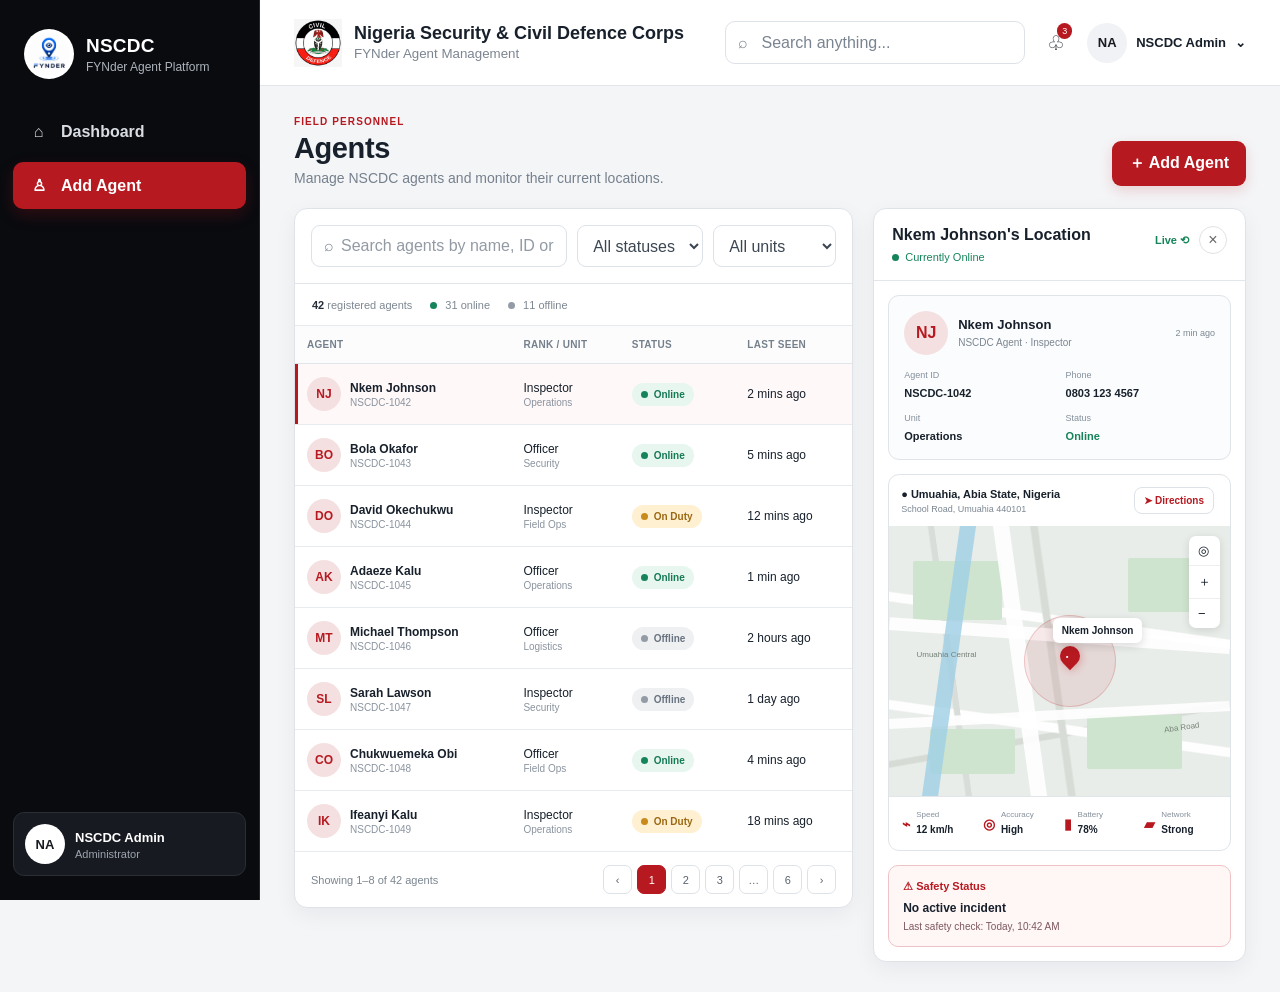
==== agents.html @ ae713438 "Add files via upload" ====
<!doctype html>
<html lang="en">
<head>
  <meta charset="utf-8">
  <meta name="viewport" content="width=device-width, initial-scale=1">
  <title>NSCDC FYNder — Add Agent</title>
  <link rel="stylesheet" href="styles.css">
  <style>
    /* --- Added for closeable location panel + clickable rows --- */
    .location-head{ position: relative; }
    .location-head-actions{ display:flex; align-items:center; gap:10px; }

    .close-location{
      width:28px; height:28px; border-radius:50%;
      border:1px solid #e2e2e2; background:#fff; color:#666;
      font-size:16px; line-height:1; cursor:pointer;
      display:flex; align-items:center; justify-content:center;
      transition: background .15s ease, color .15s ease, border-color .15s ease;
    }
    .close-location:hover{ background:#fee2e2; color:#dc2626; border-color:#fca5a5; }

    /* When the layout has "list-only", hide the panel and let the list take full width */
    .agent-layout.list-only .location-panel{ display:none !important; }
    .agent-layout.list-only{ grid-template-columns: 1fr !important; }

    /* Make agent names look clickable */
    .person b{ cursor:pointer; }
    .person b:hover{ text-decoration:underline; color:#dc2626; }

    /* --- Security Admin dropdown (header, top-right) --- */
    .top-user{ position: relative; cursor: pointer; user-select: none; }
    .top-user .top-logout{ display: none; }
    .top-user-menu{
      display: none;
      position: absolute;
      top: 100%;
      right: 0;
      margin-top: 10px;
      min-width: 150px;
      background: #fff;
      border: 1px solid #eee;
      border-radius: 10px;
      box-shadow: 0 10px 28px rgba(0,0,0,0.12);
      overflow: hidden;
      z-index: 60;
    }
    .top-user.open .top-user-menu{ display: block; }
    .top-user-menu a{
      display: block;
      padding: 10px 14px;
      font-size: 14px;
      color: #dc2626;
      text-decoration: none;
    }
    .top-user-menu a:hover{ background: #fef2f2; }
  </style>
</head>
<body>

<div class="app">

  <!-- CSS-only modals -->
  <input class="modal-toggle" id="addModal" type="checkbox">
  <div class="modal-backdrop">
    <div class="modal add-modal">
      <div class="modal-head">
        <div>
          <div class="eyebrow">NSCDC PERSONNEL</div>
          <h2>Register New Agent</h2>
          <p>Create a new field personnel record.</p>
        </div>
        <label class="close" for="addModal">×</label>
      </div>

      <div class="form-grid">
        <div class="field"><label>First Name</label><input placeholder="Enter first name"></div>
        <div class="field"><label>Last Name</label><input placeholder="Enter last name"></div>
        <div class="field"><label>Agent ID</label><input placeholder="NSCDC-1042"></div>
        <div class="field"><label>Rank</label>
          <select><option>Select rank</option><option>Officer</option><option>Inspector</option><option>Superintendent</option><option>Chief Superintendent</option></select>
        </div>
        <div class="field"><label>Unit / Division</label><input placeholder="Enter unit or division"></div>
        <div class="field"><label>Phone</label><input placeholder="0800 000 0000"></div>
        <div class="field"><label>State Command</label><input placeholder="Enter command"></div>
        <div class="field"><label>LGA</label><input placeholder="Enter LGA"></div>
        <div class="field full"><label>Official Address</label><input placeholder="Enter official address"></div>
      </div>

      <div class="modal-actions">
        <label class="btn cancel" for="addModal">Cancel</label>
        <label class="btn red-btn" for="addModal">Register Agent</label>
      </div>
    </div>
  </div>

  <input class="modal-toggle" id="editModal" type="checkbox">
  <div class="modal-backdrop">
    <div class="modal edit-modal">
      <div class="modal-head">
        <div>
          <div class="eyebrow">AGENT PROFILE</div>
          <h2>Edit Agent</h2>
          <p>Update personnel information and review the current field location.</p>
        </div>
        <label class="close" for="editModal">×</label>
      </div>

      <div class="edit-layout">
        <div class="form-grid">
          <div class="field"><label>First Name</label><input value="Nkem"></div>
          <div class="field"><label>Last Name</label><input value="Johnson"></div>
          <div class="field"><label>Agent ID</label><input value="NSCDC-1042"></div>
          <div class="field"><label>Rank</label>
            <select><option selected>Inspector</option><option>Officer</option><option>Superintendent</option></select>
          </div>
          <div class="field"><label>Unit / Division</label><input value="Operations"></div>
          <div class="field"><label>Phone</label><input value="0803 123 4567"></div>
          <div class="field"><label>State Command</label><input value="Abia State Command"></div>
          <div class="field"><label>LGA</label><input value="Umuahia North"></div>
          <div class="field full"><label>Address</label><input value="School Road, Umuahia"></div>
        </div>

        <div class="edit-map-card">
          <div class="edit-map-head">
            <div>
              <strong>Current Location</strong>
              <small>Umuahia, Abia State</small>
            </div>
            <span class="live-pill"><span></span>Live</span>
          </div>
          <div class="map compact-map">
            <div class="map-road road-a"></div>
            <div class="map-road road-b"></div>
            <div class="map-block block-a"></div>
            <div class="map-block block-b"></div>
            <div class="map-block block-c"></div>
            <div class="map-water"></div>
            <div class="accuracy-ring"></div>
            <div class="pin"><span>•</span></div>
            <div class="map-label">Nkem Johnson</div>
            <div class="map-controls"><span>◎</span><span>＋</span><span>−</span></div>
          </div>
          <div class="edit-location-meta">
            <span>12 km/h</span>
            <span>78% battery</span>
            <span>Strong network</span>
          </div>
        </div>
      </div>

      <div class="modal-actions">
        <label class="btn cancel" for="editModal">Cancel</label>
        <label class="btn red-btn" for="editModal">Save Changes</label>
      </div>
    </div>
  </div>

  <!-- Sidebar -->
  <aside class="sidebar">
    <div class="brand">
      <img class="brand-logo" src="fynder logo.png" alt="NSCDC logo">
      <div>
        <b>NSCDC</b>
        <small>FYNder Agent Platform</small>
      </div>
    </div>

    <nav class="nav">
      <a href="dashboard.html"><span class="nav-icon">⌂</span>Dashboard</a>
      <a class="active" href="agents.html"><span class="nav-icon">♙</span>Add Agent</a>
    </nav>

    <div class="sidebar-bottom">
      <div class="admin">
        <div class="avatar">NA</div>
        <div>
          <b>NSCDC Admin</b>
          <small>Administrator</small>
        </div>
        
      </div>
     
    </div>
  </aside>

  <!-- Main -->
  <main class="main">
    <header>
      <div class="org">
        <img class="org-logo" src="nscdc-logo.png" alt="NSCDC logo">
        <div>
          <b>Nigeria Security &amp; Civil Defence Corps</b>
          <small>FYNder Agent Management</small>
        </div>
      </div>

      <div class="search">⌕ &nbsp; Search anything...</div>

      <div class="notif">♧<i class="badge">3</i></div>

      <div class="top-user" id="topUser">
        <div class="avatar">NA</div>
        <span>NSCDC Admin</span>
        <span>⌄</span>
        <div class="top-user-menu" id="topUserMenu">
          <a href="dashboard.html">⏻ Log out</a>
        </div>
      </div>
    </header>

    <section class="content">
      <div class="title-row">
        <div>
          <div class="eyebrow">FIELD PERSONNEL</div>
          <h1>Agents</h1>
          <p class="subtitle">Manage NSCDC agents and monitor their current locations.</p>
        </div>
        <label for="addModal" class="btn red-btn">＋ Add Agent</label>
      </div>

      <div class="agent-layout" id="agentLayout">

        <!-- Agent list -->
        <div class="card agent-card">
          <div class="toolbar">
            <div class="input-wrap">
              <span>⌕</span>
              <input class="input" placeholder="Search agents by name, ID or phone...">
            </div>
            <select class="select">
              <option>All statuses</option>
              <option>Online</option>
              <option>On Duty</option>
              <option>Offline</option>
            </select>
            <select class="select">
              <option>All units</option>
              <option>Operations</option>
              <option>Security</option>
              <option>Field Ops</option>
              <option>Logistics</option>
            </select>
          </div>

          <div class="list-summary">
            <span><strong>42</strong> registered agents</span>
            <span><span class="tiny-green"></span> 31 online</span>
            <span><span class="tiny-gray"></span> 11 offline</span>
          </div>

          <div class="mobile-scroll">
            <table class="table">
              <thead>
                <tr>
                  <th>AGENT</th>
                  <th>RANK / UNIT</th>
                  <th>STATUS</th>
                  <th>LAST SEEN</th>
                  <th>ACTIONS</th>
                </tr>
              </thead>
              <tbody>
                <tr class="selected-row" data-agent="NSCDC-1042">
                  <td>
                    <div class="person">
                      <div class="mini">NJ</div>
                      <div><b>Nkem Johnson</b><small>NSCDC-1042</small></div>
                    </div>
                  </td>
                  <td>Inspector<br><small>Operations</small></td>
                  <td><span class="pill green"><span class="dot green-dot"></span>Online</span></td>
                  <td>2 mins ago</td>
                  <td class="actions">
                    <a class="action-btn" href="#location">⌖ View Location</a>
                    <label class="action-btn" for="editModal">Edit</label>
                  </td>
                </tr>

                <tr data-agent="NSCDC-1043">
                  <td><div class="person"><div class="mini">BO</div><div><b>Bola Okafor</b><small>NSCDC-1043</small></div></div></td>
                  <td>Officer<br><small>Security</small></td>
                  <td><span class="pill green"><span class="dot green-dot"></span>Online</span></td>
                  <td>5 mins ago</td>
                  <td class="actions"><a class="action-btn" href="#location">⌖ View Location</a><label class="action-btn" for="editModal">Edit</label></td>
                </tr>

                <tr data-agent="NSCDC-1044">
                  <td><div class="person"><div class="mini">DO</div><div><b>David Okechukwu</b><small>NSCDC-1044</small></div></div></td>
                  <td>Inspector<br><small>Field Ops</small></td>
                  <td><span class="pill amber"><span class="dot amber-dot"></span>On Duty</span></td>
                  <td>12 mins ago</td>
                  <td class="actions"><a class="action-btn" href="#location">⌖ View Location</a><label class="action-btn" for="editModal">Edit</label></td>
                </tr>

                <tr data-agent="NSCDC-1045">
                  <td><div class="person"><div class="mini">AK</div><div><b>Adaeze Kalu</b><small>NSCDC-1045</small></div></div></td>
                  <td>Officer<br><small>Operations</small></td>
                  <td><span class="pill green"><span class="dot green-dot"></span>Online</span></td>
                  <td>1 min ago</td>
                  <td class="actions"><a class="action-btn" href="#location">⌖ View Location</a><label class="action-btn" for="editModal">Edit</label></td>
                </tr>

                <tr data-agent="NSCDC-1046">
                  <td><div class="person"><div class="mini">MT</div><div><b>Michael Thompson</b><small>NSCDC-1046</small></div></div></td>
                  <td>Officer<br><small>Logistics</small></td>
                  <td><span class="pill gray"><span class="dot gray-dot"></span>Offline</span></td>
                  <td>2 hours ago</td>
                  <td class="actions"><a class="action-btn" href="#location">⌖ View Location</a><label class="action-btn" for="editModal">Edit</label></td>
                </tr>

                <tr data-agent="NSCDC-1047">
                  <td><div class="person"><div class="mini">SL</div><div><b>Sarah Lawson</b><small>NSCDC-1047</small></div></div></td>
                  <td>Inspector<br><small>Security</small></td>
                  <td><span class="pill gray"><span class="dot gray-dot"></span>Offline</span></td>
                  <td>1 day ago</td>
                  <td class="actions"><a class="action-btn" href="#location">⌖ View Location</a><label class="action-btn" for="editModal">Edit</label></td>
                </tr>

                <tr data-agent="NSCDC-1048">
                  <td><div class="person"><div class="mini">CO</div><div><b>Chukwuemeka Obi</b><small>NSCDC-1048</small></div></div></td>
                  <td>Officer<br><small>Field Ops</small></td>
                  <td><span class="pill green"><span class="dot green-dot"></span>Online</span></td>
                  <td>4 mins ago</td>
                  <td class="actions"><a class="action-btn" href="#location">⌖ View Location</a><label class="action-btn" for="editModal">Edit</label></td>
                </tr>

                <tr data-agent="NSCDC-1049">
                  <td><div class="person"><div class="mini">IK</div><div><b>Ifeanyi Kalu</b><small>NSCDC-1049</small></div></div></td>
                  <td>Inspector<br><small>Operations</small></td>
                  <td><span class="pill amber"><span class="dot amber-dot"></span>On Duty</span></td>
                  <td>18 mins ago</td>
                  <td class="actions"><a class="action-btn" href="#location">⌖ View Location</a><label class="action-btn" for="editModal">Edit</label></td>
                </tr>
              </tbody>
            </table>
          </div>

          <div class="pagination">
            <span>Showing 1–8 of 42 agents</span>
            <div><button>‹</button><button class="current">1</button><button>2</button><button>3</button><button>…</button><button>6</button><button>›</button></div>
          </div>
        </div>

        <!-- Location panel -->
        <div class="card location-panel" id="location">
          <div class="location-head">
            <div>
              <h2 id="locTitle">Nkem Johnson's Location</h2>
              <div class="online"><span class="live-dot" id="locOnlineDot"></span> <span id="locOnlineText">Currently Online</span></div>
            </div>
            <div class="location-head-actions">
              <span class="live-label">Live ⟲</span>
              <button type="button" class="close-location" id="closeLocationBtn" aria-label="Close location panel" title="Close">×</button>
            </div>
          </div>

          <div class="profile-box">
            <div class="profile-main">
              <div class="large-avatar" id="locAvatar">NJ</div>
              <div>
                <b id="locName">Nkem Johnson</b>
                <small id="locRole">NSCDC Agent · Inspector</small>
              </div>
              <span class="profile-sync" id="locSync">2 min ago</span>
            </div>

            <div class="info-grid">
              <div><label>Agent ID</label><strong id="locId">NSCDC-1042</strong></div>
              <div><label>Phone</label><strong id="locPhone">0803 123 4567</strong></div>
              <div><label>Unit</label><strong id="locUnit">Operations</strong></div>
              <div><label>Status</label><strong class="green-text" id="locStatus">Online</strong></div>
            </div>
          </div>

          <div class="map-card">
            <div class="map-top">
              <div>
                <b id="locCity">● Umuahia, Abia State, Nigeria</b>
                <span id="locAddress">School Road, Umuahia 440101</span>
              </div>
              <button class="action-btn">➤ Directions</button>
            </div>

            <div class="map">
              <div class="map-road road-a"></div>
              <div class="map-road road-b"></div>
              <div class="map-road road-c"></div>
              <div class="map-block block-a"></div>
              <div class="map-block block-b"></div>
              <div class="map-block block-c"></div>
              <div class="map-block block-d"></div>
              <div class="map-water"></div>
              <div class="accuracy-ring"></div>
              <div class="pin"><span>•</span></div>
              <div class="map-label" id="locMapLabel">Nkem Johnson</div>
              <div class="map-controls"><span>◎</span><span>＋</span><span>−</span></div>
              <div class="map-road-label">Umuahia Central</div>
              <div class="map-road-label road-label-2">Aba Road</div>
            </div>

            <div class="location-stats">
              <div class="loc-stat"><span class="stat-symbol">⌁</span><div><small>Speed</small><b id="locSpeed">12 km/h</b></div></div>
              <div class="loc-stat"><span class="stat-symbol">◎</span><div><small>Accuracy</small><b id="locAccuracy">High</b></div></div>
              <div class="loc-stat"><span class="stat-symbol">▮</span><div><small>Battery</small><b id="locBattery">78%</b></div></div>
              <div class="loc-stat"><span class="stat-symbol">▰</span><div><small>Network</small><b id="locNetwork">Strong</b></div></div>
            </div>
          </div>

          <div class="case">
            <div class="case-title"><span>⚠</span> Safety Status</div>
            <strong>No active incident</strong>
            <p>Last safety check: Today, 10:42 AM</p>
          </div>
        </div>

      </div>
    </section>
  </main>
</div>

<script>
  // Mock per-agent data. In a real app this would come from your backend.
  var agentData = {
    "NSCDC-1042": { name:"Nkem Johnson", avatar:"NJ", rank:"Inspector", unit:"Operations", phone:"0803 123 4567", status:"online", lastSeen:"2 min ago", city:"Umuahia, Abia State, Nigeria", address:"School Road, Umuahia 440101", speed:"12 km/h", accuracy:"High", battery:"78%", network:"Strong" },
    "NSCDC-1043": { name:"Bola Okafor", avatar:"BO", rank:"Officer", unit:"Security", phone:"0805 234 5678", status:"online", lastSeen:"5 min ago", city:"Aba, Abia State, Nigeria", address:"Faulks Road, Aba 453101", speed:"8 km/h", accuracy:"High", battery:"64%", network:"Strong" },
    "NSCDC-1044": { name:"David Okechukwu", avatar:"DO", rank:"Inspector", unit:"Field Ops", phone:"0807 345 6789", status:"onduty", lastSeen:"12 min ago", city:"Umuahia, Abia State, Nigeria", address:"Library Avenue, Umuahia 440101", speed:"0 km/h", accuracy:"Medium", battery:"45%", network:"Moderate" },
    "NSCDC-1045": { name:"Adaeze Kalu", avatar:"AK", rank:"Officer", unit:"Operations", phone:"0809 456 7890", status:"online", lastSeen:"1 min ago", city:"Umuahia, Abia State, Nigeria", address:"Ikot Ekpene Road, Umuahia 440101", speed:"20 km/h", accuracy:"High", battery:"91%", network:"Strong" },
    "NSCDC-1046": { name:"Michael Thompson", avatar:"MT", rank:"Officer", unit:"Logistics", phone:"0812 567 8901", status:"offline", lastSeen:"2 hours ago", city:"Umuahia, Abia State, Nigeria", address:"Last known: Ogurube Street", speed:"0 km/h", accuracy:"Low", battery:"12%", network:"No signal" },
    "NSCDC-1047": { name:"Sarah Lawson", avatar:"SL", rank:"Inspector", unit:"Security", phone:"0813 678 9012", status:"offline", lastSeen:"1 day ago", city:"Umuahia, Abia State, Nigeria", address:"Last known: Bank Road", speed:"0 km/h", accuracy:"Low", battery:"0%", network:"No signal" },
    "NSCDC-1048": { name:"Chukwuemeka Obi", avatar:"CO", rank:"Officer", unit:"Field Ops", phone:"0816 789 0123", status:"online", lastSeen:"4 min ago", city:"Umuahia, Abia State, Nigeria", address:"Mission Hill Road, Umuahia 440101", speed:"15 km/h", accuracy:"High", battery:"70%", network:"Strong" },
    "NSCDC-1049": { name:"Ifeanyi Kalu", avatar:"IK", rank:"Inspector", unit:"Operations", phone:"0817 890 1234", status:"onduty", lastSeen:"18 min ago", city:"Umuahia, Abia State, Nigeria", address:"Government House Road, Umuahia 440101", speed:"5 km/h", accuracy:"Medium", battery:"55%", network:"Moderate" }
  };

  function statusColor(status){
    if (status === "online") return "#16a34a";
    if (status === "onduty") return "#d97706";
    return "#6b7280";
  }

  function statusLabel(status){
    if (status === "online") return "Online";
    if (status === "onduty") return "On Duty";
    return "Offline";
  }

  function onlineLineLabel(status){
    if (status === "online") return "Currently Online";
    if (status === "onduty") return "Currently On Duty";
    return "Currently Offline";
  }

  function renderLocation(agentId){
    var data = agentData[agentId];
    if (!data) return;

    document.getElementById("locName").textContent = data.name;
    document.getElementById("locAvatar").textContent = data.avatar;
    document.getElementById("locRole").textContent = "NSCDC Agent · " + data.rank;
    document.getElementById("locSync").textContent = data.lastSeen;
    document.getElementById("locId").textContent = agentId;
    document.getElementById("locPhone").textContent = data.phone;
    document.getElementById("locUnit").textContent = data.unit;

    var statusEl = document.getElementById("locStatus");
    statusEl.textContent = statusLabel(data.status);
    statusEl.style.color = statusColor(data.status);

    document.getElementById("locTitle").textContent = data.name + "'s Location";
    document.getElementById("locOnlineText").textContent = onlineLineLabel(data.status);
    document.getElementById("locOnlineDot").style.background = statusColor(data.status);

    document.getElementById("locCity").textContent = "● " + data.city;
    document.getElementById("locAddress").textContent = data.address;
    document.getElementById("locMapLabel").textContent = data.name;

    document.getElementById("locSpeed").textContent = data.speed;
    document.getElementById("locAccuracy").textContent = data.accuracy;
    document.getElementById("locBattery").textContent = data.battery;
    document.getElementById("locNetwork").textContent = data.network;

    // Highlight the selected row
    document.querySelectorAll(".table tbody tr").forEach(function(tr){
      tr.classList.remove("selected-row");
    });
    var row = document.querySelector('tr[data-agent="' + agentId + '"]');
    if (row) row.classList.add("selected-row");

    // Make sure the panel is visible
    var layout = document.getElementById("agentLayout");
    layout.classList.remove("list-only");

    // Bring the panel into view (useful on mobile / narrow screens)
    document.getElementById("location").scrollIntoView({ behavior: "smooth", block: "start" });
  }

  document.querySelectorAll(".table tbody tr").forEach(function(tr){
    var agentId = tr.getAttribute("data-agent");

    var nameEl = tr.querySelector(".person b");
    if (nameEl) {
      nameEl.addEventListener("click", function(){ renderLocation(agentId); });
    }

    var viewBtn = tr.querySelector('a.action-btn[href="#location"]');
    if (viewBtn) {
      viewBtn.addEventListener("click", function(e){
        e.preventDefault();
        renderLocation(agentId);
      });
    }
  });

  var closeBtn = document.getElementById("closeLocationBtn");
  if (closeBtn) {
    closeBtn.addEventListener("click", function(){
      document.getElementById("agentLayout").classList.add("list-only");
    });
  }

  // Security Admin dropdown (header, top-right)
  var topUser = document.getElementById("topUser");
  if (topUser) {
    topUser.addEventListener("click", function(e){
      e.stopPropagation();
      topUser.classList.toggle("open");
    });
    // Close it when clicking anywhere else on the page
    document.addEventListener("click", function(){
      topUser.classList.remove("open");
    });
    // Prevent clicks inside the menu itself from closing it before the link fires
    var topUserMenu = document.getElementById("topUserMenu");
    if (topUserMenu) {
      topUserMenu.addEventListener("click", function(e){ e.stopPropagation(); });
    }
  }
</script>

</body>
</html>
---- styles.css ----
/* =========================================
   RESET
========================================= */

* {
  box-sizing: border-box;
}

html {
  margin: 0;
  padding: 0;
}

body {
  margin: 0;
  padding: 0;

  font-family:
    Inter,
    "Segoe UI",
    Arial,
    sans-serif;

  background: #f4f5f7;
  color: #171b21;
}


/* =========================================
   APP
========================================= */

.app {
  min-height: 100vh;
  display: flex;
}


/* =========================================
   SIDEBAR
========================================= */

.sidebar {
  position: fixed;

  left: 0;
  top: 0;
  bottom: 0;

  width: 260px;

  background: #080a0d;
  color: #ffffff;

  padding: 24px 13px;

  display: flex;
  flex-direction: column;

  border-right: 1px solid #24272d;

  z-index: 10;
}


/* Brand */

.brand {
  display: flex;
  align-items: center;

  gap: 12px;

  padding: 5px 11px 30px;
}

.brand-logo {
  width: 50px;
  height: 50px;

  object-fit: contain;

  background: #ffffff;

  border-radius: 50%;

  padding: 4px;
}

.brand-text strong {
  display: block;

  font-size: 19px;
  font-weight: 800;

  letter-spacing: .2px;
}

.brand-text span {
  display: block;

  margin-top: 3px;

  color: #aeb4bd;

  font-size: 12px;
}


/* =========================================
   NAVIGATION
========================================= */

.nav {
  display: grid;
  gap: 7px;
}

.nav-link {
  display: flex;
  align-items: center;

  gap: 12px;

  padding: 14px 15px;

  border-radius: 10px;

  color: #d9dde3;

  text-decoration: none;

  font-size: 14px;
  font-weight: 700;

  transition:
    background .2s ease,
    color .2s ease,
    transform .2s ease;
}

.nav-link:hover {
  background: #1b1e23;

  color: #ffffff;

  transform: translateX(2px);
}

.nav-link.active {
  background: #b71920;

  color: #ffffff;

  box-shadow:
    0 5px 15px rgba(183, 25, 32, .25);
}

.nav-icon {
  width: 21px;

  text-align: center;

  font-size: 16px;
}


/* =========================================
   SIDEBAR BOTTOM
========================================= */

.sidebar-bottom {
  margin-top: auto;
}

.admin-card {
  display: flex;
  align-items: center;

  gap: 10px;

  padding: 11px;

  background: #171a20;

  border: 1px solid #2a2e35;

  border-radius: 11px;
}

.avatar {
  width: 40px;
  height: 40px;

  border-radius: 50%;

  display: grid;
  place-items: center;

  background: #ffffff;

  color: #171a20;

  font-weight: 800;

  font-size: 13px;
}

.admin-info {
  min-width: 0;
}

.admin-info strong {
  display: block;

  font-size: 13px;
}

.admin-info span {
  display: block;

  margin-top: 2px;

  color: #9da5af;

  font-size: 11px;
}

.admin-arrow {
  margin-left: auto;

  color: #aeb4bd;
}

.logout {
  display: block;

  margin-top: 9px;

  padding: 9px;

  border-radius: 8px;

  color: #bfc5cd;

  text-align: center;

  text-decoration: none;

  font-size: 13px;

  transition: all .2s ease;
}

.logout:hover {
  background: #24272d;

  color: #ffffff;
}


/* =========================================
   MAIN
========================================= */

.main {
  width: calc(100% - 260px);

  margin-left: 260px;

  min-height: 100vh;
}


/* =========================================
   TOP HEADER
========================================= */

.top-header {
  height: 86px;

  background: #ffffff;

  border-bottom: 1px solid #e2e5e9;

  display: flex;
  align-items: center;

  gap: 22px;

  padding: 0 34px;
}


/* Organization */

.organization {
  display: flex;
  align-items: center;

  gap: 12px;

  flex: 1;
}

.organization-logo {
  width: 48px;
  height: 48px;

  object-fit: contain;
}

.organization-text strong {
  display: block;

  font-size: 18px;
}

.organization-text span {
  display: block;

  margin-top: 3px;

  color: #7b8490;

  font-size: 12px;
}


/* Search */

.top-search {
  width: 300px;
  height: 43px;

  border: 1px solid #dde2e8;

  border-radius: 10px;

  display: flex;
  align-items: center;

  gap: 7px;

  padding: 0 12px;

  color: #7a8490;

  font-size: 13px;
}

.search-icon {
  font-size: 19px;

  color: #65717e;
}


/* Notification */

.notification {
  position: relative;

  width: 25px;
  height: 30px;

  display: grid;
  place-items: center;
}

.notification-icon {
  font-size: 20px;

  color: #171b21;
}

.notification-badge {
  position: absolute;

  top: -2px;
  right: -5px;

  min-width: 17px;
  height: 17px;

  display: grid;
  place-items: center;

  padding: 0 4px;

  border-radius: 20px;

  background: #b71920;

  color: #ffffff;

  font-size: 9px;
  font-weight: 800;
}


/* Top user */

.top-user {
  display: flex;
  align-items: center;

  gap: 9px;

  font-size: 13px;

  font-weight: 700;

  white-space: nowrap;
}

.top-avatar {
  width: 40px;
  height: 40px;

  border-radius: 50%;

  display: grid;
  place-items: center;

  background: #f1f3f5;

  color: #b71920;

  font-weight: 800;
}

.top-user-arrow {
  color: #505963;

  font-size: 12px;
}


/* =========================================
   CONTENT
========================================= */

.content {
  padding: 30px 34px;
}


/* =========================================
   PAGE TITLE
========================================= */

.page-title {
  display: flex;

  justify-content: space-between;
  align-items: flex-start;

  margin-bottom: 22px;
}

.page-title h1 {
  margin: 0;

  font-size: 29px;

  font-weight: 800;

  letter-spacing: -.4px;
}

.page-title p {
  margin: 6px 0 0;

  color: #75808d;

  font-size: 14px;
}


/* =========================================
   STATISTICS
========================================= */

.stats-grid {
  display: grid;

  grid-template-columns:
    repeat(4, 1fr);

  gap: 17px;

  margin-bottom: 20px;
}


/* Main red cards */

.stat-card {
  min-height: 135px;

  padding: 22px;

  display: flex;
  justify-content: space-between;
  align-items: center;

  position: relative;

  overflow: hidden;

  color: #ffffff;

  border-radius: 14px;

  border: 1px solid rgba(0, 0, 0, .15);

  box-shadow:
    0 8px 22px rgba(0, 0, 0, .12);

  transition:
    transform .2s ease,
    box-shadow .2s ease;
}


/* Decorative shine */

.stat-card::after {
  content: "";

  position: absolute;

  width: 130px;
  height: 130px;

  right: -45px;
  bottom: -65px;

  border-radius: 50%;

  background: rgba(255,255,255,.07);

  pointer-events: none;
}


/* Hover */

.stat-card:hover {
  transform: translateY(-3px);

  box-shadow:
    0 14px 30px rgba(0,0,0,.18);
}


/* Red variations */

.stat-red-one {
  background:
    linear-gradient(
      135deg,
      #c21d25,
      #921118
    );
}

.stat-red-two {
  background:
    linear-gradient(
      135deg,
      #b71920,
      #7f0e14
    );
}

.stat-red-three {
  background:
    linear-gradient(
      135deg,
      #c9232b,
      #97141b
    );
}

.stat-red-four {
  background:
    linear-gradient(
      135deg,
      #a9141b,
      #700b10
    );
}


/* Stat content */

.stat-content {
  position: relative;

  z-index: 2;
}

.stat-label {
  display: block;

  color: rgba(255,255,255,.78);

  font-size: 13px;

  font-weight: 600;
}

.stat-number {
  display: block;

  margin: 8px 0 3px;

  color: #ffffff;

  font-size: 32px;

  line-height: 1;

  font-weight: 850;

  letter-spacing: -.7px;
}

.stat-description {
  display: block;

  color: rgba(255,255,255,.72);

  font-size: 12px;
}


/* Stat icon */

.stat-icon {
  position: relative;

  z-index: 2;

  width: 52px;
  height: 52px;

  border-radius: 13px;

  display: grid;
  place-items: center;

  background: rgba(255,255,255,.14);

  border: 1px solid rgba(255,255,255,.2);

  color: #ffffff;

  font-size: 20px;

  font-weight: 900;

  backdrop-filter: blur(5px);
}


/* =========================================
   LOWER DASHBOARD
========================================= */

.dashboard-grid {
  display: grid;

  grid-template-columns:
    1.45fr .9fr;

  gap: 20px;
}


/* Dashboard cards */

.dashboard-card {
  background: #ffffff;

  border: 1px solid #dfe3e8;

  border-radius: 14px;

  box-shadow:
    0 7px 20px rgba(15,20,28,.05);

  padding: 22px;
}


/* Card header */

.card-header h2 {
  margin: 0;

  font-size: 18px;

  font-weight: 800;

  color: #171b21;
}

.card-header p {
  margin: 5px 0 16px;

  color: #7a8490;

  font-size: 13px;
}


/* =========================================
   RECENT ACTIVITIES
========================================= */

.activity-row {
  display: flex;
  align-items: center;

  gap: 12px;

  padding: 14px 0;

  border-bottom: 1px solid #e8ebee;
}

.activity-row:last-child {
  border-bottom: none;
}


.activity-icon {
  width: 38px;
  height: 38px;

  flex-shrink: 0;

  border-radius: 50%;

  display: grid;
  place-items: center;

  font-weight: 800;
}


/* Green */

.activity-green {
  background: #e6f6ef;

  color: #18845a;
}


/* Red */

.activity-red {
  background: #f9e8e9;

  color: #b71920;
}


/* Amber */

.activity-amber {
  background: #fff2d8;

  color: #a66c11;
}


/* Activity text */

.activity-content {
  font-size: 13px;

  line-height: 1.35;
}

.activity-content strong {
  font-size: 14px;
}

.activity-content span {
  color: #252c34;
}

.activity-content small {
  display: block;

  margin-top: 3px;

  color: #8a929c;

  font-size: 11px;
}


/* =========================================
   AGENT STATUS
========================================= */

.status-row {
  display: flex;

  align-items: center;

  justify-content: space-between;

  padding: 14px;

  margin-bottom: 10px;

  border: 1px solid #e3e6ea;

  border-radius: 10px;

  transition:
    background .2s ease,
    border-color .2s ease;
}

.status-row:hover {
  background: #fafafa;

  border-color: #d5d9de;
}

.status-name {
  display: flex;

  align-items: center;

  gap: 8px;

  font-size: 13px;

  font-weight: 700;
}

.status-row strong {
  font-size: 14px;
}


/* Dots */

.status-dot {
  width: 8px;
  height: 8px;

  border-radius: 50%;
}

.dot-green {
  background: #16845a;
}

.dot-amber {
  background: #c88a1a;
}

.dot-gray {
  background: #929ba6;
}


/* =========================================
   QUICK LINKS
========================================= */

.quick-links {
  display: grid;

  grid-template-columns:
    1fr 1fr;

  gap: 10px;

  margin-top: 16px;
}

.quick-links a {
  padding: 14px;

  border: 1px solid #e0e4e9;

  border-radius: 9px;

  color: #202833;

  text-decoration: none;

  font-size: 12px;

  font-weight: 700;

  transition:
    border-color .2s ease,
    background .2s ease,
    color .2s ease;
}

.quick-links a:hover {
  border-color: #d09da0;

  background: #fff8f8;

  color: #b71920;
}


/* =========================================
   RESPONSIVE — TABLET
========================================= */

@media (max-width: 1150px) {

  .stats-grid {
    grid-template-columns:
      repeat(2, 1fr);
  }

  .dashboard-grid {
    grid-template-columns: 1fr;
  }

  .top-search {
    width: 230px;
  }

}


/* =========================================
   RESPONSIVE — MOBILE
========================================= */

@media (max-width: 760px) {

  .app {
    display: block;
  }

  .sidebar {
    position: static;

    width: 100%;

    min-height: auto;
  }

  .main {
    width: 100%;

    margin-left: 0;
  }

  .top-header {
    height: auto;

    padding: 16px;

    flex-wrap: wrap;
  }

  .organization {
    min-width: 100%;
  }

  .top-search {
    width: 100%;
  }

  .content {
    padding: 22px 14px;
  }

  .page-title {
    flex-direction: column;

    gap: 14px;
  }

  .stats-grid {
    grid-template-columns: 1fr;
  }

  .dashboard-grid {
    grid-template-columns: 1fr;
  }

  .quick-links {
    grid-template-columns: 1fr;
  }

}
*{box-sizing:border-box}
:root{
  --black:#090b0f;
  --black-2:#111419;
  --black-3:#1b1f25;
  --red:#b71920;
  --red-dark:#8e1016;
  --red-soft:#fbe9ea;
  --red-pale:#fff6f6;
  --white:#fff;
  --page:#f4f5f7;
  --border:#dfe3e8;
  --text:#17202b;
  --muted:#78838f;
  --green:#16845a;
  --green-soft:#e7f6ef;
  --amber:#a66c11;
  --amber-soft:#fff0d2;
}

html{scroll-behavior:smooth}
body{margin:0;font-family:Inter,Segoe UI,Arial,sans-serif;background:var(--page);color:var(--text)}
a{text-decoration:none;color:inherit}
button,input,select{font:inherit}
.app{display:flex;min-height:100vh}

/* SIDEBAR */
.sidebar{
  position:fixed;left:0;top:0;bottom:0;width:260px;
  background:var(--black);color:#fff;padding:24px 13px;
  display:flex;flex-direction:column;border-right:1px solid #24272d;z-index:10
}
.brand{display:flex;gap:12px;align-items:center;padding:5px 11px 30px}
.brand-logo{width:50px;height:50px;border-radius:50%;background:#fff;object-fit:contain;padding:4px}
.brand b{font-size:19px;letter-spacing:.2px}
.brand small{display:block;color:#aeb4bd;margin-top:3px;font-size:12px}
.nav{display:grid;gap:7px}
.nav a{color:#d9dde3;padding:14px 15px;border-radius:10px;font-weight:700;display:flex;gap:12px;align-items:center;transition:.18s ease}
.nav a:hover{background:#21171a;color:#fff}
.nav a.active{background:var(--red);color:#fff;box-shadow:0 6px 16px rgba(183,25,32,.22)}
.nav-icon{width:21px;text-align:center;font-size:16px}
.sidebar-bottom{margin-top:auto}
.admin{display:flex;align-items:center;gap:10px;background:#171a20;border:1px solid #2a2e35;border-radius:11px;padding:11px}
.admin b{font-size:13px}
.admin small{display:block;color:#9da5af;margin-top:2px;font-size:11px}
.avatar{width:40px;height:40px;border-radius:50%;background:#fff;color:#171a20;display:grid;place-items:center;font-weight:800;flex:none}
.admin .arrow{margin-left:auto;color:#aeb4bd}
.logout{display:block;text-align:center;margin-top:9px;padding:9px;color:#d9dde3;font-size:13px;border-radius:8px;transition:.18s}
.logout:hover{background:#24272d;color:#fff}

/* HEADER */
.main{margin-left:260px;width:calc(100% - 260px)}
header{height:86px;background:#fff;border-bottom:1px solid #e2e5e9;display:flex;align-items:center;padding:0 34px;gap:22px}
.org{display:flex;align-items:center;gap:12px;flex:1;min-width:0}
.org-logo{width:48px;height:48px;object-fit:contain}
.org b{display:block;font-size:18px;white-space:nowrap}
.org small{color:#7b8490}
.search{width:300px;height:43px;border:1px solid #dde2e8;border-radius:10px;padding:12px;color:#7a8490;background:#fff}
.notif{position:relative;font-size:20px;color:#202832}
.badge{position:absolute;top:-8px;right:-7px;background:var(--red);color:#fff;font-size:9px;padding:3px 5px;border-radius:12px;font-style:normal}
.top-user{display:flex;align-items:center;gap:9px;font-weight:700;white-space:nowrap;font-size:13px}
.top-user .avatar{background:#f0f2f5}
.top-logout{font-size:12px;color:var(--red);font-weight:800;margin-left:5px}

/* PAGE */
.content{padding:30px 34px}
.eyebrow{font-size:10px;font-weight:900;letter-spacing:1.1px;color:var(--red);margin-bottom:5px}
.title-row{display:flex;justify-content:space-between;align-items:flex-end;margin-bottom:22px}
.title-row h1{margin:0;font-size:29px;letter-spacing:-.4px}
.subtitle{margin:5px 0 0;color:#75808d;font-size:14px}
.btn{border:0;border-radius:9px;padding:12px 17px;font-weight:800;cursor:pointer;display:inline-flex;align-items:center;justify-content:center;transition:.18s ease}
.red-btn{background:var(--red);color:#fff;box-shadow:0 5px 14px rgba(183,25,32,.16)}
.red-btn:hover{background:var(--red-dark);transform:translateY(-1px)}
.card{background:#fff;border:1px solid var(--border);border-radius:13px;box-shadow:0 7px 22px rgba(15,20,28,.055)}
.agent-layout{display:grid;grid-template-columns:minmax(0,1.35fr) minmax(360px,.9fr);gap:20px;align-items:start}

/* TOOLBAR */
.agent-card{overflow:hidden}
.toolbar{padding:16px;border-bottom:1px solid #e2e6eb;display:flex;gap:10px}
.input-wrap{height:42px;border:1px solid #dce2e8;border-radius:9px;display:flex;align-items:center;padding:0 12px;flex:1;color:#7d8792;background:#fff}
.input-wrap span{margin-right:7px}
.input{height:100%;border:0;outline:0;padding:0;min-width:0;width:100%;color:var(--text)}
.input::placeholder{color:#929aa4}
.select{height:42px;border:1px solid #dce2e8;border-radius:9px;padding:0 11px;background:#fff;color:#3b4652;outline:0}
.list-summary{height:42px;padding:0 17px;display:flex;align-items:center;gap:18px;color:#7d8792;font-size:11px;border-bottom:1px solid #e7eaed}
.list-summary strong{color:#252e38}
.tiny-green,.tiny-gray{display:inline-block;width:7px;height:7px;border-radius:50%;margin-right:5px}
.tiny-green{background:var(--green)}
.tiny-gray{background:#929ba6}

/* TABLE */
.mobile-scroll{overflow:auto}
.table{width:100%;border-collapse:collapse;min-width:760px}
.table th{font-size:10px;color:#74808c;text-align:left;padding:13px 12px;border-bottom:1px solid #e1e5e9;letter-spacing:.3px;background:#fcfcfd}
.table td{padding:13px 12px;border-bottom:1px solid #e8ebee;font-size:12px;vertical-align:middle}
.table tbody tr{transition:.15s ease}
.table tbody tr:hover td{background:#fff8f8}
.table tr.selected-row td{background:#fff8f8}
.table tr.selected-row td:first-child{box-shadow:inset 3px 0 0 var(--red)}
.person{display:flex;align-items:center;gap:9px}
.person .mini{width:34px;height:34px;border-radius:50%;background:#f5e0e1;color:var(--red);display:grid;place-items:center;font-weight:800;flex:none}
.person b{font-size:12px}
.person small,.table td small{display:block;color:#8a939e;margin-top:2px;font-size:10px}
.pill{display:inline-flex;align-items:center;gap:6px;padding:6px 9px;border-radius:20px;font-size:10px;font-weight:800;white-space:nowrap}
.pill.green{background:var(--green-soft);color:#167a54}
.pill.gray{background:#eef0f2;color:#69737f}
.pill.amber{background:var(--amber-soft);color:#9a6813}
.dot{width:7px;height:7px;border-radius:50%}
.green-dot{background:var(--green)}
.amber-dot{background:#c88a1a}
.gray-dot{background:#929ba6}
.actions{white-space:nowrap}
.action-btn{border:1px solid #dce2e8;background:#fff;color:var(--red);border-radius:8px;padding:7px 9px;font-weight:800;font-size:10px;display:inline-flex;align-items:center;justify-content:center;margin-right:4px;cursor:pointer;transition:.16s}
.action-btn:hover{background:var(--red);border-color:var(--red);color:#fff}
.pagination{display:flex;justify-content:space-between;align-items:center;padding:13px 16px;color:#7b8590;font-size:11px}
.pagination div{display:flex;gap:5px}
.pagination button{border:1px solid #dce2e8;background:#fff;border-radius:7px;width:29px;height:29px;color:#59636e;cursor:pointer}
.pagination button:hover,.pagination .current{background:var(--red);border-color:var(--red);color:#fff}

/* LOCATION */
.location-panel{overflow:hidden}
.location-head{padding:17px 18px;border-bottom:1px solid #e2e6eb;display:flex;justify-content:space-between;align-items:flex-start}
.location-head h2{margin:0;font-size:16px}
.online{color:var(--green);font-size:11px;margin-top:7px;display:flex;align-items:center;gap:6px}
.live-dot{width:7px;height:7px;border-radius:50%;background:var(--green);display:inline-block}
.live-label{font-size:11px;color:var(--green);font-weight:800}
.profile-box{margin:14px;padding:15px;border:1px solid #dfe4e9;border-radius:11px;background:#fbfcfd}
.profile-main{display:flex;gap:10px;align-items:center}
.large-avatar{width:44px;height:44px;border-radius:50%;background:#f5e0e1;color:var(--red);display:grid;place-items:center;font-weight:800}
.profile-main b{display:block;font-size:13px}
.profile-main small{color:#7b8590;font-size:10px}
.profile-sync{margin-left:auto;color:#7c8792;font-size:9px}
.info-grid{display:grid;grid-template-columns:1fr 1fr;gap:12px;margin-top:15px}
.info-grid label{display:block;color:#84909c;font-size:9px;margin-bottom:3px}
.info-grid strong{font-size:11px}
.green-text{color:var(--green)}
.map-card{margin:14px;border:1px solid #dfe4e9;border-radius:11px;overflow:hidden}
.map-top{padding:12px;display:flex;justify-content:space-between;align-items:center;font-size:11px;gap:8px}
.map-top b{display:block;font-size:11px}
.map-top span{display:block;color:#7c8792;margin-top:4px;font-size:9px}
.map{height:270px;position:relative;background:#e9ede9;overflow:hidden}
.map:before{content:"";position:absolute;inset:0;background:
  linear-gradient(82deg,transparent 0 20%,#d9ddd9 20.5% 21.8%,transparent 22% 47%,#d8dcd7 47.5% 49%,transparent 49.5%),
  linear-gradient(8deg,transparent 0 27%,#fff 27.5% 30%,transparent 30.5% 61%,#fff 61.5% 64%,transparent 64.5%),
  linear-gradient(170deg,transparent 0 71%,#d7dbd6 71.5% 73%,transparent 73.5%);
  opacity:.95}
.map-road{position:absolute;background:#fff;z-index:1;opacity:.9}
.road-a{width:16px;height:120%;left:36%;top:-10%;transform:rotate(-8deg)}
.road-b{width:100%;height:13px;left:0;top:38%;transform:rotate(4deg)}
.road-c{width:100%;height:10px;left:0;top:68%;transform:rotate(-3deg)}
.map-block{position:absolute;background:#cfe4cf;border-radius:2px;z-index:0}
.block-a{left:7%;top:13%;width:26%;height:22%}
.block-b{right:8%;top:12%;width:22%;height:20%}
.block-c{left:12%;bottom:8%;width:25%;height:17%}
.block-d{right:14%;bottom:10%;width:28%;height:20%}
.map-water{position:absolute;left:15%;top:-15%;width:16px;height:135%;background:#9fd0e7;transform:rotate(8deg);opacity:.8;z-index:2}
.accuracy-ring{position:absolute;left:53%;top:50%;width:92px;height:92px;border-radius:50%;background:rgba(183,25,32,.09);border:1px solid rgba(183,25,32,.18);transform:translate(-50%,-50%);z-index:3}
.pin{position:absolute;left:53%;top:50%;width:20px;height:20px;border-radius:50% 50% 50% 0;background:var(--red);transform:translate(-50%,-75%) rotate(-45deg);box-shadow:0 2px 8px rgba(183,25,32,.3);z-index:5}
.pin span{position:absolute;transform:rotate(45deg);left:6px;top:4px;color:#fff;font-size:8px}
.map-label{position:absolute;left:48%;top:34%;background:#fff;padding:7px 9px;border-radius:6px;box-shadow:0 3px 10px rgba(0,0,0,.14);font-size:10px;font-weight:800;z-index:6}
.map-controls{position:absolute;right:10px;top:10px;background:#fff;border-radius:7px;box-shadow:0 2px 8px rgba(0,0,0,.12);display:grid;z-index:7}
.map-controls span{padding:7px 9px;border-bottom:1px solid #eee;font-size:13px}
.map-controls span:last-child{border-bottom:0}
.map-road-label{position:absolute;left:8%;top:46%;font-size:8px;color:#758078;z-index:2}
.road-label-2{left:auto;right:9%;top:73%;transform:rotate(-8deg)}
.location-stats{display:grid;grid-template-columns:repeat(4,1fr);padding:13px;border-top:1px solid #e2e6eb;gap:8px}
.loc-stat{display:flex;align-items:center;gap:6px}
.loc-stat small{display:block;color:#85909b;font-size:8px}
.loc-stat b{font-size:10px}
.stat-symbol{color:var(--red);font-weight:900;font-size:14px}
.case{margin:14px;padding:14px;border-radius:10px;border:1px solid #efc3c5;background:var(--red-pale)}
.case-title{font-size:11px;font-weight:800;color:var(--red);margin-bottom:5px}
.case>strong{font-size:12px}
.case p{margin:5px 0 0;color:#7d5860;font-size:10px}

/* MODALS — CSS ONLY */
.modal-toggle{display:none}
.modal-backdrop{display:none;position:fixed;inset:0;background:rgba(5,7,10,.68);z-index:50;align-items:center;justify-content:center;padding:24px}
.modal-toggle:checked + .modal-backdrop{display:flex}
.modal{width:min(720px,100%);max-height:92vh;overflow:auto;background:#fff;border-radius:15px;box-shadow:0 25px 80px rgba(0,0,0,.35);padding:24px}
.edit-modal{width:min(1080px,100%)}
.modal-head{display:flex;justify-content:space-between;align-items:flex-start;margin-bottom:20px}
.modal-head h2{margin:2px 0 4px;font-size:21px}
.modal-head p{margin:0;color:#7a8490;font-size:12px}
.close{cursor:pointer;font-size:27px;color:#6d7680;line-height:1}
.close:hover{color:var(--red)}
.form-grid{display:grid;grid-template-columns:1fr 1fr;gap:15px}
.field label{display:block;font-size:11px;font-weight:800;margin-bottom:6px}
.field input,.field select{width:100%;height:43px;border:1px solid #dce2e8;border-radius:8px;padding:0 11px;outline:0;background:#fff;color:var(--text)}
.field input:focus,.field select:focus{border-color:var(--red);box-shadow:0 0 0 3px rgba(183,25,32,.08)}
.full{grid-column:1/-1}
.modal-actions{display:flex;justify-content:flex-end;gap:9px;border-top:1px solid #e5e8eb;margin-top:20px;padding-top:18px}
.cancel{background:#fff;border:1px solid #dce2e8;color:#26313d}
.cancel:hover{background:#f5f6f8}
.edit-layout{display:grid;grid-template-columns:1.15fr .85fr;gap:18px}
.edit-map-card{border:1px solid #dfe4e9;border-radius:11px;overflow:hidden;background:#fbfcfd}
.edit-map-head{padding:13px;display:flex;justify-content:space-between;align-items:center}
.edit-map-head strong{display:block;font-size:12px}
.edit-map-head small{display:block;color:#7d8791;font-size:9px;margin-top:3px}
.live-pill{font-size:9px;font-weight:800;color:var(--green);background:var(--green-soft);padding:5px 8px;border-radius:20px}
.live-pill span{display:inline-block;width:6px;height:6px;background:var(--green);border-radius:50%;margin-right:4px}
.compact-map{height:250px}
.edit-location-meta{display:flex;justify-content:space-between;padding:11px 13px;font-size:9px;color:#69747f}

/* RESPONSIVE */
@media(max-width:1150px){
  .agent-layout{grid-template-columns:1fr}
  .location-panel{max-width:none}
  .search{width:230px}
}
@media(max-width:850px){
  .sidebar{position:static;width:100%;height:auto}
  .app{display:block}
  .main{margin:0;width:100%}
  header{height:auto;padding:16px;flex-wrap:wrap}
  .org{min-width:100%}
  .search{width:100%;order:3}
  .content{padding:22px 14px}
  .title-row{align-items:flex-start;gap:14px;flex-direction:column}
  .form-grid,.edit-layout{grid-template-columns:1fr}
  .full{grid-column:auto}
}
@media(max-width:560px){
  .nav{grid-template-columns:1fr 1fr}
  .stats{grid-template-columns:1fr}
  .toolbar{flex-wrap:wrap}
  .input-wrap{min-width:100%}
  .select{flex:1;min-width:140px}
  .table{min-width:760px}
  .location-stats{grid-template-columns:1fr 1fr}
  .top-user span:not(.top-logout){font-size:12px}
  .modal{padding:18px}
  .modal-backdrop{padding:10px}
}
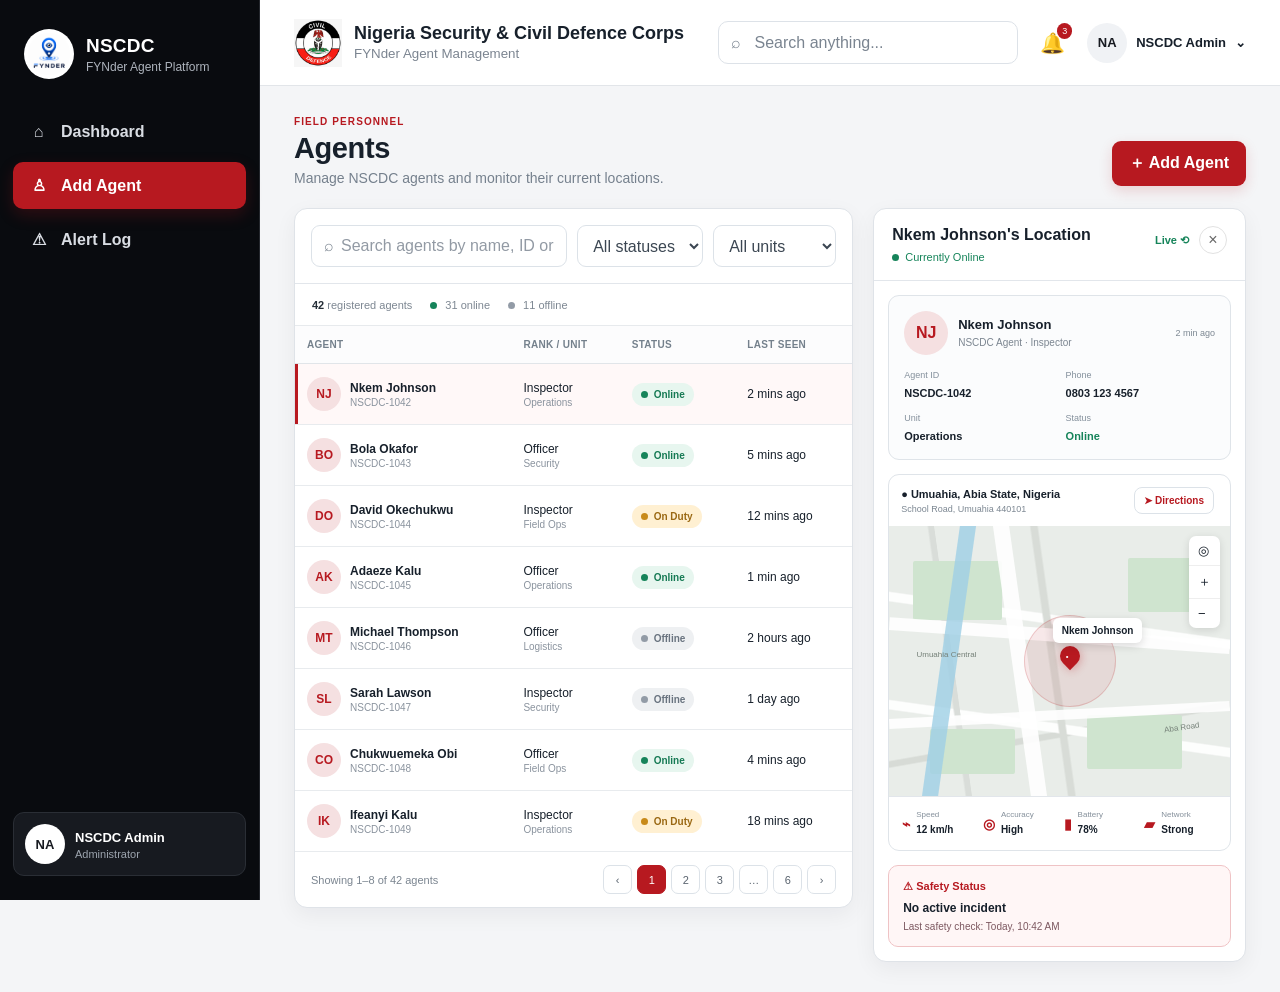
==== commit fe50fb1f: "Add files via upload" ====
--- a/agents.html
+++ b/agents.html
@@ -53,6 +53,51 @@
       text-decoration: none;
     }
     .top-user-menu a:hover{ background: #fef2f2; }
+
+    /* --- Notification bell: vibrate + dropdown --- */
+    .notif{ position: relative; cursor: pointer; }
+    .notif-bell-icon{ display: inline-block; }
+    @keyframes bellShake{
+      0%,100%{ transform: rotate(0); }
+      10%,30%,50%,70%{ transform: rotate(-14deg); }
+      20%,40%,60%{ transform: rotate(14deg); }
+      80%{ transform: rotate(-7deg); }
+      90%{ transform: rotate(7deg); }
+    }
+    .notif.shake .notif-bell-icon{ animation: bellShake .6s ease-in-out; }
+    .notif-menu{
+      display: none;
+      position: absolute;
+      top: 100%;
+      right: 0;
+      margin-top: 12px;
+      width: 270px;
+      background: #fff;
+      border: 1px solid #eee;
+      border-radius: 12px;
+      box-shadow: 0 10px 28px rgba(0,0,0,0.12);
+      overflow: hidden;
+      z-index: 70;
+      cursor: default;
+    }
+    .notif.open .notif-menu{ display: block; }
+    .notif-menu-header{
+      padding: 10px 14px; font-size: 12px; font-weight: 700; letter-spacing: .03em;
+      text-transform: uppercase; color: #999; border-bottom: 1px solid #f2f2f2;
+    }
+    .notif-item{
+      display: flex; gap: 8px; align-items: flex-start; padding: 10px 14px;
+      text-decoration: none; color: #1a1a1a; border-bottom: 1px solid #f7f7f7;
+    }
+    .notif-item:hover{ background: #fef2f2; }
+    .notif-item .notif-icon{ font-size: 16px; margin-top: 1px; }
+    .notif-item-title{ font-size: 13px; font-weight: 600; }
+    .notif-item-sub{ font-size: 12px; color: #999; margin-top: 1px; }
+    .notif-view-all{
+      display: block; text-align: center; padding: 10px; font-size: 13px;
+      font-weight: 600; color: #dc2626; text-decoration: none;
+    }
+    .notif-view-all:hover{ background: #fef2f2; }
   </style>
 </head>
 <body>
@@ -168,6 +213,7 @@
     <nav class="nav">
       <a href="dashboard.html"><span class="nav-icon">⌂</span>Dashboard</a>
       <a class="active" href="agents.html"><span class="nav-icon">♙</span>Add Agent</a>
+      <a href="alerts.html"><span class="nav-icon">⚠</span>Alert Log</a>
     </nav>
 
     <div class="sidebar-bottom">
@@ -196,7 +242,34 @@
 
       <div class="search">⌕ &nbsp; Search anything...</div>
 
-      <div class="notif">♧<i class="badge">3</i></div>
+      <div class="notif" id="notifBell">
+        <span class="notif-bell-icon">🔔</span><i class="badge" id="notifBadge">3</i>
+        <div class="notif-menu" id="notifMenu">
+          <div class="notif-menu-header">Recent reports</div>
+          <a class="notif-item" href="alerts.html#ALT-00124">
+            <span class="notif-icon">🏫</span>
+            <div>
+              <div class="notif-item-title">School Attack reported</div>
+              <div class="notif-item-sub">Umuahia North · Critical · 10:42 AM</div>
+            </div>
+          </a>
+          <a class="notif-item" href="alerts.html#ALT-00123">
+            <span class="notif-icon">🧒</span>
+            <div>
+              <div class="notif-item-title">Missing Child reported</div>
+              <div class="notif-item-sub">Aba South · High · 9:17 AM</div>
+            </div>
+          </a>
+          <a class="notif-item" href="alerts.html#ALT-00121">
+            <span class="notif-icon">🏫</span>
+            <div>
+              <div class="notif-item-title">School Attack reported</div>
+              <div class="notif-item-sub">Ohafia · High · 8:30 AM</div>
+            </div>
+          </a>
+          <a class="notif-view-all" href="alerts.html">View all alerts</a>
+        </div>
+      </div>
 
       <div class="top-user" id="topUser">
         <div class="avatar">NA</div>
@@ -225,20 +298,20 @@
           <div class="toolbar">
             <div class="input-wrap">
               <span>⌕</span>
-              <input class="input" placeholder="Search agents by name, ID or phone...">
-            </div>
-            <select class="select">
-              <option>All statuses</option>
-              <option>Online</option>
-              <option>On Duty</option>
-              <option>Offline</option>
+              <input class="input" id="agentSearchInput" placeholder="Search agents by name, ID or phone...">
+            </div>
+            <select class="select" id="agentStatusFilter">
+              <option value="all">All statuses</option>
+              <option value="online">Online</option>
+              <option value="onduty">On Duty</option>
+              <option value="offline">Offline</option>
             </select>
-            <select class="select">
-              <option>All units</option>
-              <option>Operations</option>
-              <option>Security</option>
-              <option>Field Ops</option>
-              <option>Logistics</option>
+            <select class="select" id="agentUnitFilter">
+              <option value="all">All units</option>
+              <option value="Operations">Operations</option>
+              <option value="Security">Security</option>
+              <option value="Field Ops">Field Ops</option>
+              <option value="Logistics">Logistics</option>
             </select>
           </div>
 
@@ -259,8 +332,8 @@
                   <th>ACTIONS</th>
                 </tr>
               </thead>
-              <tbody>
-                <tr class="selected-row" data-agent="NSCDC-1042">
+              <tbody id="agentTableBody">
+                <tr class="selected-row" data-agent="NSCDC-1042" data-status="online" data-unit="Operations">
                   <td>
                     <div class="person">
                       <div class="mini">NJ</div>
@@ -276,7 +349,7 @@
                   </td>
                 </tr>
 
-                <tr data-agent="NSCDC-1043">
+                <tr data-agent="NSCDC-1043" data-status="online" data-unit="Security">
                   <td><div class="person"><div class="mini">BO</div><div><b>Bola Okafor</b><small>NSCDC-1043</small></div></div></td>
                   <td>Officer<br><small>Security</small></td>
                   <td><span class="pill green"><span class="dot green-dot"></span>Online</span></td>
@@ -284,7 +357,7 @@
                   <td class="actions"><a class="action-btn" href="#location">⌖ View Location</a><label class="action-btn" for="editModal">Edit</label></td>
                 </tr>
 
-                <tr data-agent="NSCDC-1044">
+                <tr data-agent="NSCDC-1044" data-status="onduty" data-unit="Field Ops">
                   <td><div class="person"><div class="mini">DO</div><div><b>David Okechukwu</b><small>NSCDC-1044</small></div></div></td>
                   <td>Inspector<br><small>Field Ops</small></td>
                   <td><span class="pill amber"><span class="dot amber-dot"></span>On Duty</span></td>
@@ -292,7 +365,7 @@
                   <td class="actions"><a class="action-btn" href="#location">⌖ View Location</a><label class="action-btn" for="editModal">Edit</label></td>
                 </tr>
 
-                <tr data-agent="NSCDC-1045">
+                <tr data-agent="NSCDC-1045" data-status="online" data-unit="Operations">
                   <td><div class="person"><div class="mini">AK</div><div><b>Adaeze Kalu</b><small>NSCDC-1045</small></div></div></td>
                   <td>Officer<br><small>Operations</small></td>
                   <td><span class="pill green"><span class="dot green-dot"></span>Online</span></td>
@@ -300,7 +373,7 @@
                   <td class="actions"><a class="action-btn" href="#location">⌖ View Location</a><label class="action-btn" for="editModal">Edit</label></td>
                 </tr>
 
-                <tr data-agent="NSCDC-1046">
+                <tr data-agent="NSCDC-1046" data-status="offline" data-unit="Logistics">
                   <td><div class="person"><div class="mini">MT</div><div><b>Michael Thompson</b><small>NSCDC-1046</small></div></div></td>
                   <td>Officer<br><small>Logistics</small></td>
                   <td><span class="pill gray"><span class="dot gray-dot"></span>Offline</span></td>
@@ -308,7 +381,7 @@
                   <td class="actions"><a class="action-btn" href="#location">⌖ View Location</a><label class="action-btn" for="editModal">Edit</label></td>
                 </tr>
 
-                <tr data-agent="NSCDC-1047">
+                <tr data-agent="NSCDC-1047" data-status="offline" data-unit="Security">
                   <td><div class="person"><div class="mini">SL</div><div><b>Sarah Lawson</b><small>NSCDC-1047</small></div></div></td>
                   <td>Inspector<br><small>Security</small></td>
                   <td><span class="pill gray"><span class="dot gray-dot"></span>Offline</span></td>
@@ -316,7 +389,7 @@
                   <td class="actions"><a class="action-btn" href="#location">⌖ View Location</a><label class="action-btn" for="editModal">Edit</label></td>
                 </tr>
 
-                <tr data-agent="NSCDC-1048">
+                <tr data-agent="NSCDC-1048" data-status="online" data-unit="Field Ops">
                   <td><div class="person"><div class="mini">CO</div><div><b>Chukwuemeka Obi</b><small>NSCDC-1048</small></div></div></td>
                   <td>Officer<br><small>Field Ops</small></td>
                   <td><span class="pill green"><span class="dot green-dot"></span>Online</span></td>
@@ -324,7 +397,7 @@
                   <td class="actions"><a class="action-btn" href="#location">⌖ View Location</a><label class="action-btn" for="editModal">Edit</label></td>
                 </tr>
 
-                <tr data-agent="NSCDC-1049">
+                <tr data-agent="NSCDC-1049" data-status="onduty" data-unit="Operations">
                   <td><div class="person"><div class="mini">IK</div><div><b>Ifeanyi Kalu</b><small>NSCDC-1049</small></div></div></td>
                   <td>Inspector<br><small>Operations</small></td>
                   <td><span class="pill amber"><span class="dot amber-dot"></span>On Duty</span></td>
@@ -517,6 +590,40 @@
     });
   }
 
+  // Live search + status/unit filters for the agent table
+  function applyAgentFilters(){
+    var search = (document.getElementById("agentSearchInput").value || "").trim().toLowerCase();
+    var statusVal = document.getElementById("agentStatusFilter").value;
+    var unitVal = document.getElementById("agentUnitFilter").value;
+    var rows = document.querySelectorAll("#agentTableBody tr[data-agent]");
+    var visibleCount = 0;
+
+    rows.forEach(function(tr){
+      var matchesSearch = !search || tr.textContent.toLowerCase().indexOf(search) !== -1;
+      var matchesStatus = statusVal === "all" || tr.getAttribute("data-status") === statusVal;
+      var matchesUnit = unitVal === "all" || tr.getAttribute("data-unit") === unitVal;
+      var show = matchesSearch && matchesStatus && matchesUnit;
+      tr.style.display = show ? "" : "none";
+      if (show) visibleCount++;
+    });
+
+    var noResultsRow = document.getElementById("noAgentResultsRow");
+    if (visibleCount === 0) {
+      if (!noResultsRow) {
+        noResultsRow = document.createElement("tr");
+        noResultsRow.id = "noAgentResultsRow";
+        noResultsRow.innerHTML = '<td colspan="5" style="text-align:center; color:#999; padding:24px;">No agents match your search or filters.</td>';
+        document.getElementById("agentTableBody").appendChild(noResultsRow);
+      }
+    } else if (noResultsRow) {
+      noResultsRow.remove();
+    }
+  }
+
+  document.getElementById("agentSearchInput").addEventListener("input", applyAgentFilters);
+  document.getElementById("agentStatusFilter").addEventListener("change", applyAgentFilters);
+  document.getElementById("agentUnitFilter").addEventListener("change", applyAgentFilters);
+
   // Security Admin dropdown (header, top-right)
   var topUser = document.getElementById("topUser");
   if (topUser) {
@@ -534,6 +641,33 @@
       topUserMenu.addEventListener("click", function(e){ e.stopPropagation(); });
     }
   }
+
+  // Notification bell: dropdown + vibrate on new report
+  var notifBell = document.getElementById("notifBell");
+  var notifMenu = document.getElementById("notifMenu");
+  if (notifBell) {
+    notifBell.addEventListener("click", function(e){
+      e.stopPropagation();
+      notifBell.classList.toggle("open");
+    });
+    document.addEventListener("click", function(){
+      notifBell.classList.remove("open");
+    });
+    if (notifMenu) {
+      notifMenu.addEventListener("click", function(e){ e.stopPropagation(); });
+    }
+  }
+
+  function shakeNotifBell(){
+    if (!notifBell) return;
+    notifBell.classList.add("shake");
+    setTimeout(function(){ notifBell.classList.remove("shake"); }, 650);
+  }
+
+  // Simulates a new report coming in. Replace with a real trigger
+  // (e.g. a websocket "new_alert" event) when this connects to a backend.
+  setTimeout(shakeNotifBell, 3000);
+  setInterval(shakeNotifBell, 20000);
 </script>
 
 </body>
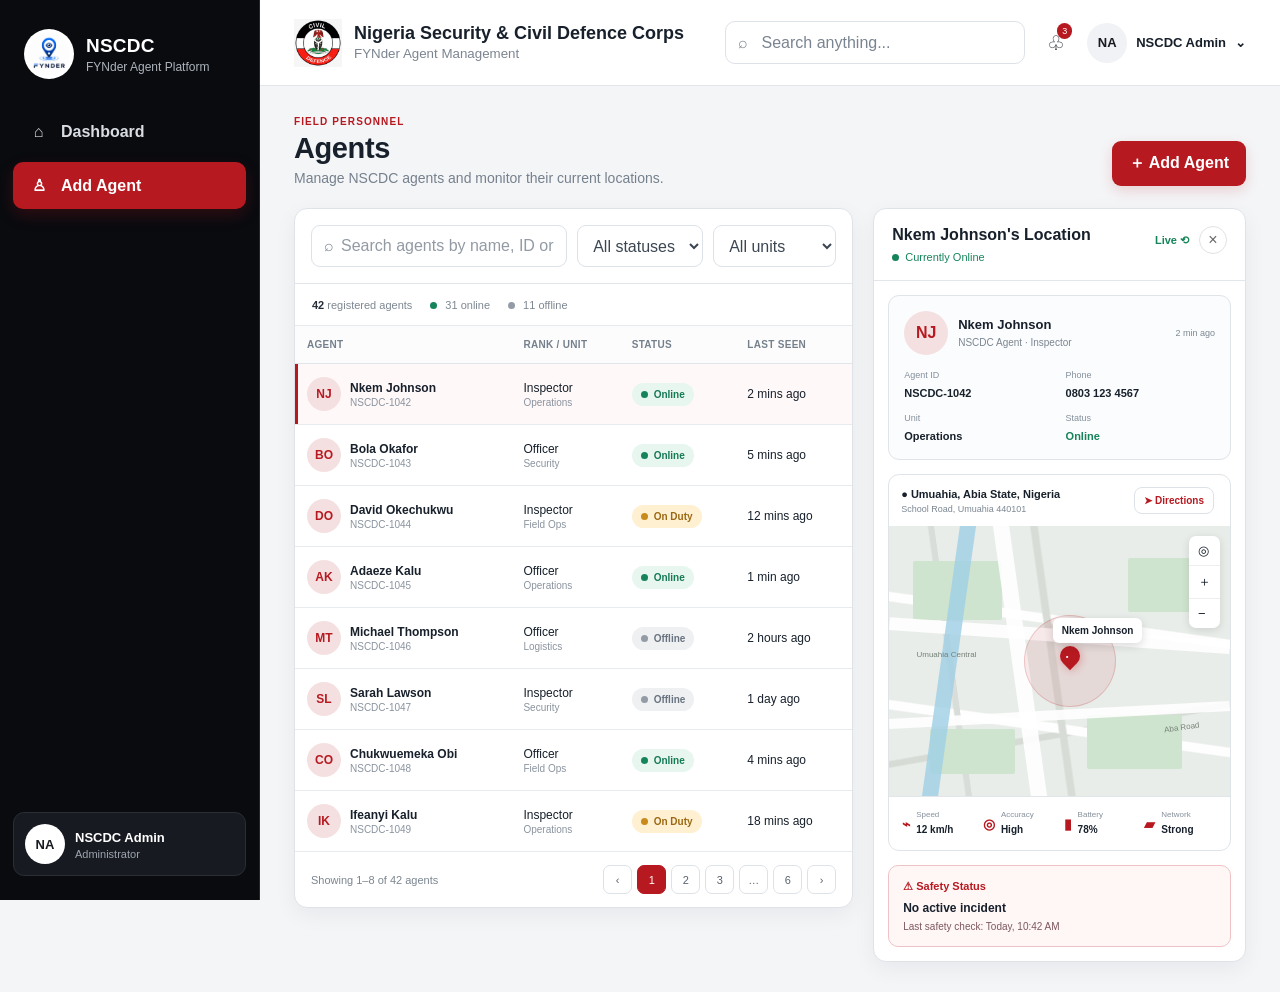
==== commit 867d5850: "Revert "Add files via upload"" ====
--- a/agents.html
+++ b/agents.html
@@ -53,51 +53,6 @@
       text-decoration: none;
     }
     .top-user-menu a:hover{ background: #fef2f2; }
-
-    /* --- Notification bell: vibrate + dropdown --- */
-    .notif{ position: relative; cursor: pointer; }
-    .notif-bell-icon{ display: inline-block; }
-    @keyframes bellShake{
-      0%,100%{ transform: rotate(0); }
-      10%,30%,50%,70%{ transform: rotate(-14deg); }
-      20%,40%,60%{ transform: rotate(14deg); }
-      80%{ transform: rotate(-7deg); }
-      90%{ transform: rotate(7deg); }
-    }
-    .notif.shake .notif-bell-icon{ animation: bellShake .6s ease-in-out; }
-    .notif-menu{
-      display: none;
-      position: absolute;
-      top: 100%;
-      right: 0;
-      margin-top: 12px;
-      width: 270px;
-      background: #fff;
-      border: 1px solid #eee;
-      border-radius: 12px;
-      box-shadow: 0 10px 28px rgba(0,0,0,0.12);
-      overflow: hidden;
-      z-index: 70;
-      cursor: default;
-    }
-    .notif.open .notif-menu{ display: block; }
-    .notif-menu-header{
-      padding: 10px 14px; font-size: 12px; font-weight: 700; letter-spacing: .03em;
-      text-transform: uppercase; color: #999; border-bottom: 1px solid #f2f2f2;
-    }
-    .notif-item{
-      display: flex; gap: 8px; align-items: flex-start; padding: 10px 14px;
-      text-decoration: none; color: #1a1a1a; border-bottom: 1px solid #f7f7f7;
-    }
-    .notif-item:hover{ background: #fef2f2; }
-    .notif-item .notif-icon{ font-size: 16px; margin-top: 1px; }
-    .notif-item-title{ font-size: 13px; font-weight: 600; }
-    .notif-item-sub{ font-size: 12px; color: #999; margin-top: 1px; }
-    .notif-view-all{
-      display: block; text-align: center; padding: 10px; font-size: 13px;
-      font-weight: 600; color: #dc2626; text-decoration: none;
-    }
-    .notif-view-all:hover{ background: #fef2f2; }
   </style>
 </head>
 <body>
@@ -213,7 +168,6 @@
     <nav class="nav">
       <a href="dashboard.html"><span class="nav-icon">⌂</span>Dashboard</a>
       <a class="active" href="agents.html"><span class="nav-icon">♙</span>Add Agent</a>
-      <a href="alerts.html"><span class="nav-icon">⚠</span>Alert Log</a>
     </nav>
 
     <div class="sidebar-bottom">
@@ -242,34 +196,7 @@
 
       <div class="search">⌕ &nbsp; Search anything...</div>
 
-      <div class="notif" id="notifBell">
-        <span class="notif-bell-icon">🔔</span><i class="badge" id="notifBadge">3</i>
-        <div class="notif-menu" id="notifMenu">
-          <div class="notif-menu-header">Recent reports</div>
-          <a class="notif-item" href="alerts.html#ALT-00124">
-            <span class="notif-icon">🏫</span>
-            <div>
-              <div class="notif-item-title">School Attack reported</div>
-              <div class="notif-item-sub">Umuahia North · Critical · 10:42 AM</div>
-            </div>
-          </a>
-          <a class="notif-item" href="alerts.html#ALT-00123">
-            <span class="notif-icon">🧒</span>
-            <div>
-              <div class="notif-item-title">Missing Child reported</div>
-              <div class="notif-item-sub">Aba South · High · 9:17 AM</div>
-            </div>
-          </a>
-          <a class="notif-item" href="alerts.html#ALT-00121">
-            <span class="notif-icon">🏫</span>
-            <div>
-              <div class="notif-item-title">School Attack reported</div>
-              <div class="notif-item-sub">Ohafia · High · 8:30 AM</div>
-            </div>
-          </a>
-          <a class="notif-view-all" href="alerts.html">View all alerts</a>
-        </div>
-      </div>
+      <div class="notif">♧<i class="badge">3</i></div>
 
       <div class="top-user" id="topUser">
         <div class="avatar">NA</div>
@@ -298,20 +225,20 @@
           <div class="toolbar">
             <div class="input-wrap">
               <span>⌕</span>
-              <input class="input" id="agentSearchInput" placeholder="Search agents by name, ID or phone...">
-            </div>
-            <select class="select" id="agentStatusFilter">
-              <option value="all">All statuses</option>
-              <option value="online">Online</option>
-              <option value="onduty">On Duty</option>
-              <option value="offline">Offline</option>
+              <input class="input" placeholder="Search agents by name, ID or phone...">
+            </div>
+            <select class="select">
+              <option>All statuses</option>
+              <option>Online</option>
+              <option>On Duty</option>
+              <option>Offline</option>
             </select>
-            <select class="select" id="agentUnitFilter">
-              <option value="all">All units</option>
-              <option value="Operations">Operations</option>
-              <option value="Security">Security</option>
-              <option value="Field Ops">Field Ops</option>
-              <option value="Logistics">Logistics</option>
+            <select class="select">
+              <option>All units</option>
+              <option>Operations</option>
+              <option>Security</option>
+              <option>Field Ops</option>
+              <option>Logistics</option>
             </select>
           </div>
 
@@ -332,8 +259,8 @@
                   <th>ACTIONS</th>
                 </tr>
               </thead>
-              <tbody id="agentTableBody">
-                <tr class="selected-row" data-agent="NSCDC-1042" data-status="online" data-unit="Operations">
+              <tbody>
+                <tr class="selected-row" data-agent="NSCDC-1042">
                   <td>
                     <div class="person">
                       <div class="mini">NJ</div>
@@ -349,7 +276,7 @@
                   </td>
                 </tr>
 
-                <tr data-agent="NSCDC-1043" data-status="online" data-unit="Security">
+                <tr data-agent="NSCDC-1043">
                   <td><div class="person"><div class="mini">BO</div><div><b>Bola Okafor</b><small>NSCDC-1043</small></div></div></td>
                   <td>Officer<br><small>Security</small></td>
                   <td><span class="pill green"><span class="dot green-dot"></span>Online</span></td>
@@ -357,7 +284,7 @@
                   <td class="actions"><a class="action-btn" href="#location">⌖ View Location</a><label class="action-btn" for="editModal">Edit</label></td>
                 </tr>
 
-                <tr data-agent="NSCDC-1044" data-status="onduty" data-unit="Field Ops">
+                <tr data-agent="NSCDC-1044">
                   <td><div class="person"><div class="mini">DO</div><div><b>David Okechukwu</b><small>NSCDC-1044</small></div></div></td>
                   <td>Inspector<br><small>Field Ops</small></td>
                   <td><span class="pill amber"><span class="dot amber-dot"></span>On Duty</span></td>
@@ -365,7 +292,7 @@
                   <td class="actions"><a class="action-btn" href="#location">⌖ View Location</a><label class="action-btn" for="editModal">Edit</label></td>
                 </tr>
 
-                <tr data-agent="NSCDC-1045" data-status="online" data-unit="Operations">
+                <tr data-agent="NSCDC-1045">
                   <td><div class="person"><div class="mini">AK</div><div><b>Adaeze Kalu</b><small>NSCDC-1045</small></div></div></td>
                   <td>Officer<br><small>Operations</small></td>
                   <td><span class="pill green"><span class="dot green-dot"></span>Online</span></td>
@@ -373,7 +300,7 @@
                   <td class="actions"><a class="action-btn" href="#location">⌖ View Location</a><label class="action-btn" for="editModal">Edit</label></td>
                 </tr>
 
-                <tr data-agent="NSCDC-1046" data-status="offline" data-unit="Logistics">
+                <tr data-agent="NSCDC-1046">
                   <td><div class="person"><div class="mini">MT</div><div><b>Michael Thompson</b><small>NSCDC-1046</small></div></div></td>
                   <td>Officer<br><small>Logistics</small></td>
                   <td><span class="pill gray"><span class="dot gray-dot"></span>Offline</span></td>
@@ -381,7 +308,7 @@
                   <td class="actions"><a class="action-btn" href="#location">⌖ View Location</a><label class="action-btn" for="editModal">Edit</label></td>
                 </tr>
 
-                <tr data-agent="NSCDC-1047" data-status="offline" data-unit="Security">
+                <tr data-agent="NSCDC-1047">
                   <td><div class="person"><div class="mini">SL</div><div><b>Sarah Lawson</b><small>NSCDC-1047</small></div></div></td>
                   <td>Inspector<br><small>Security</small></td>
                   <td><span class="pill gray"><span class="dot gray-dot"></span>Offline</span></td>
@@ -389,7 +316,7 @@
                   <td class="actions"><a class="action-btn" href="#location">⌖ View Location</a><label class="action-btn" for="editModal">Edit</label></td>
                 </tr>
 
-                <tr data-agent="NSCDC-1048" data-status="online" data-unit="Field Ops">
+                <tr data-agent="NSCDC-1048">
                   <td><div class="person"><div class="mini">CO</div><div><b>Chukwuemeka Obi</b><small>NSCDC-1048</small></div></div></td>
                   <td>Officer<br><small>Field Ops</small></td>
                   <td><span class="pill green"><span class="dot green-dot"></span>Online</span></td>
@@ -397,7 +324,7 @@
                   <td class="actions"><a class="action-btn" href="#location">⌖ View Location</a><label class="action-btn" for="editModal">Edit</label></td>
                 </tr>
 
-                <tr data-agent="NSCDC-1049" data-status="onduty" data-unit="Operations">
+                <tr data-agent="NSCDC-1049">
                   <td><div class="person"><div class="mini">IK</div><div><b>Ifeanyi Kalu</b><small>NSCDC-1049</small></div></div></td>
                   <td>Inspector<br><small>Operations</small></td>
                   <td><span class="pill amber"><span class="dot amber-dot"></span>On Duty</span></td>
@@ -589,40 +516,6 @@
       document.getElementById("agentLayout").classList.add("list-only");
     });
   }
-
-  // Live search + status/unit filters for the agent table
-  function applyAgentFilters(){
-    var search = (document.getElementById("agentSearchInput").value || "").trim().toLowerCase();
-    var statusVal = document.getElementById("agentStatusFilter").value;
-    var unitVal = document.getElementById("agentUnitFilter").value;
-    var rows = document.querySelectorAll("#agentTableBody tr[data-agent]");
-    var visibleCount = 0;
-
-    rows.forEach(function(tr){
-      var matchesSearch = !search || tr.textContent.toLowerCase().indexOf(search) !== -1;
-      var matchesStatus = statusVal === "all" || tr.getAttribute("data-status") === statusVal;
-      var matchesUnit = unitVal === "all" || tr.getAttribute("data-unit") === unitVal;
-      var show = matchesSearch && matchesStatus && matchesUnit;
-      tr.style.display = show ? "" : "none";
-      if (show) visibleCount++;
-    });
-
-    var noResultsRow = document.getElementById("noAgentResultsRow");
-    if (visibleCount === 0) {
-      if (!noResultsRow) {
-        noResultsRow = document.createElement("tr");
-        noResultsRow.id = "noAgentResultsRow";
-        noResultsRow.innerHTML = '<td colspan="5" style="text-align:center; color:#999; padding:24px;">No agents match your search or filters.</td>';
-        document.getElementById("agentTableBody").appendChild(noResultsRow);
-      }
-    } else if (noResultsRow) {
-      noResultsRow.remove();
-    }
-  }
-
-  document.getElementById("agentSearchInput").addEventListener("input", applyAgentFilters);
-  document.getElementById("agentStatusFilter").addEventListener("change", applyAgentFilters);
-  document.getElementById("agentUnitFilter").addEventListener("change", applyAgentFilters);
 
   // Security Admin dropdown (header, top-right)
   var topUser = document.getElementById("topUser");
@@ -641,33 +534,6 @@
       topUserMenu.addEventListener("click", function(e){ e.stopPropagation(); });
     }
   }
-
-  // Notification bell: dropdown + vibrate on new report
-  var notifBell = document.getElementById("notifBell");
-  var notifMenu = document.getElementById("notifMenu");
-  if (notifBell) {
-    notifBell.addEventListener("click", function(e){
-      e.stopPropagation();
-      notifBell.classList.toggle("open");
-    });
-    document.addEventListener("click", function(){
-      notifBell.classList.remove("open");
-    });
-    if (notifMenu) {
-      notifMenu.addEventListener("click", function(e){ e.stopPropagation(); });
-    }
-  }
-
-  function shakeNotifBell(){
-    if (!notifBell) return;
-    notifBell.classList.add("shake");
-    setTimeout(function(){ notifBell.classList.remove("shake"); }, 650);
-  }
-
-  // Simulates a new report coming in. Replace with a real trigger
-  // (e.g. a websocket "new_alert" event) when this connects to a backend.
-  setTimeout(shakeNotifBell, 3000);
-  setInterval(shakeNotifBell, 20000);
 </script>
 
 </body>
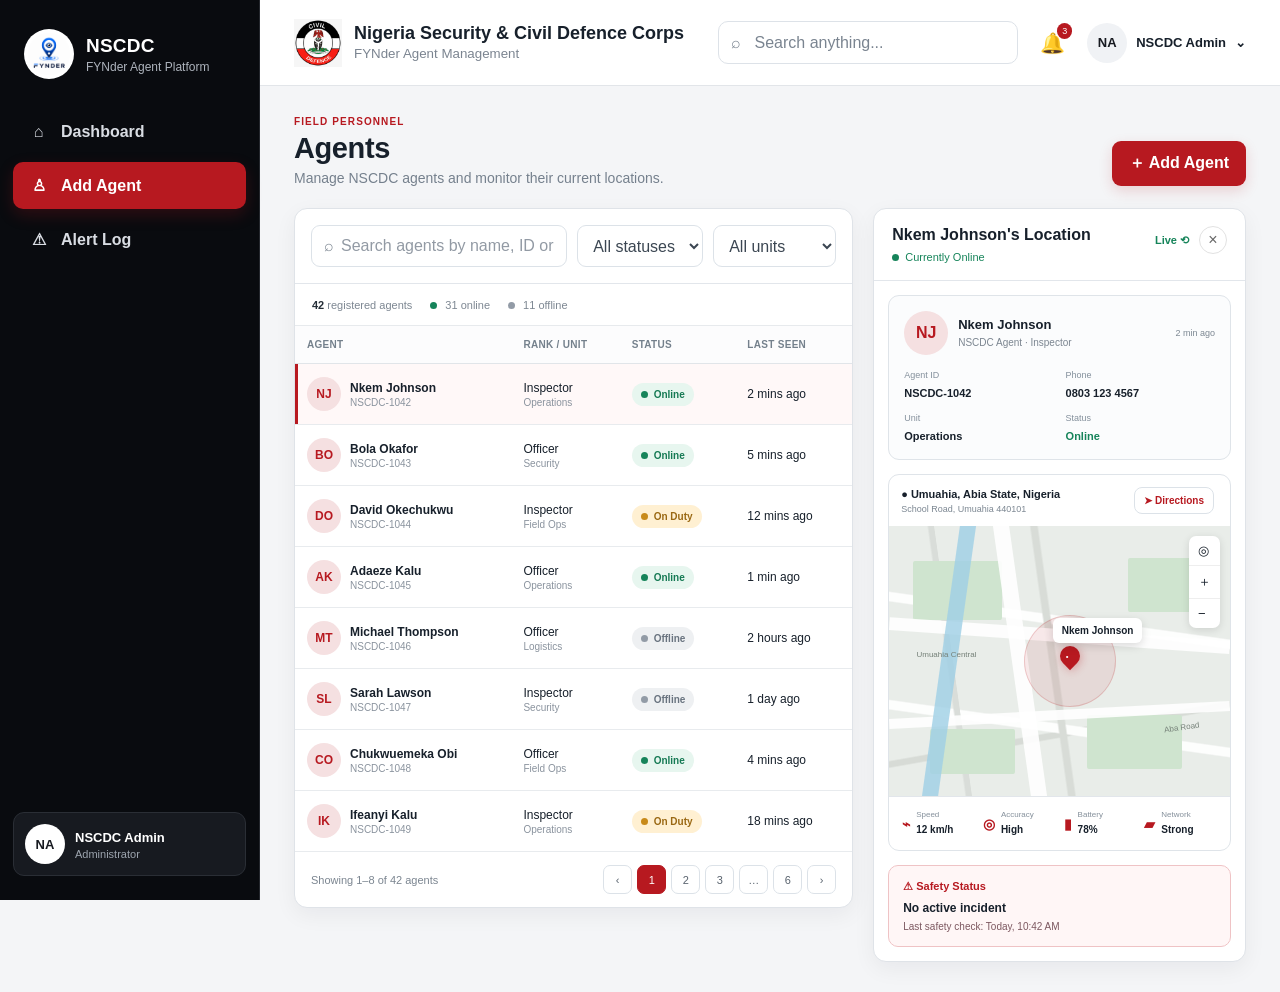
==== commit d3f244d5: "Add files via upload" ====
--- a/agents.html
+++ b/agents.html
@@ -53,6 +53,51 @@
       text-decoration: none;
     }
     .top-user-menu a:hover{ background: #fef2f2; }
+
+    /* --- Notification bell: vibrate + dropdown --- */
+    .notif{ position: relative; cursor: pointer; }
+    .notif-bell-icon{ display: inline-block; }
+    @keyframes bellShake{
+      0%,100%{ transform: rotate(0); }
+      10%,30%,50%,70%{ transform: rotate(-14deg); }
+      20%,40%,60%{ transform: rotate(14deg); }
+      80%{ transform: rotate(-7deg); }
+      90%{ transform: rotate(7deg); }
+    }
+    .notif.shake .notif-bell-icon{ animation: bellShake .6s ease-in-out; }
+    .notif-menu{
+      display: none;
+      position: absolute;
+      top: 100%;
+      right: 0;
+      margin-top: 12px;
+      width: 270px;
+      background: #fff;
+      border: 1px solid #eee;
+      border-radius: 12px;
+      box-shadow: 0 10px 28px rgba(0,0,0,0.12);
+      overflow: hidden;
+      z-index: 70;
+      cursor: default;
+    }
+    .notif.open .notif-menu{ display: block; }
+    .notif-menu-header{
+      padding: 10px 14px; font-size: 12px; font-weight: 700; letter-spacing: .03em;
+      text-transform: uppercase; color: #999; border-bottom: 1px solid #f2f2f2;
+    }
+    .notif-item{
+      display: flex; gap: 8px; align-items: flex-start; padding: 10px 14px;
+      text-decoration: none; color: #1a1a1a; border-bottom: 1px solid #f7f7f7;
+    }
+    .notif-item:hover{ background: #fef2f2; }
+    .notif-item .notif-icon{ font-size: 16px; margin-top: 1px; }
+    .notif-item-title{ font-size: 13px; font-weight: 600; }
+    .notif-item-sub{ font-size: 12px; color: #999; margin-top: 1px; }
+    .notif-view-all{
+      display: block; text-align: center; padding: 10px; font-size: 13px;
+      font-weight: 600; color: #dc2626; text-decoration: none;
+    }
+    .notif-view-all:hover{ background: #fef2f2; }
   </style>
 </head>
 <body>
@@ -168,6 +213,7 @@
     <nav class="nav">
       <a href="dashboard.html"><span class="nav-icon">⌂</span>Dashboard</a>
       <a class="active" href="agents.html"><span class="nav-icon">♙</span>Add Agent</a>
+      <a href="alerts.html"><span class="nav-icon">⚠</span>Alert Log</a>
     </nav>
 
     <div class="sidebar-bottom">
@@ -196,7 +242,34 @@
 
       <div class="search">⌕ &nbsp; Search anything...</div>
 
-      <div class="notif">♧<i class="badge">3</i></div>
+      <div class="notif" id="notifBell">
+        <span class="notif-bell-icon">🔔</span><i class="badge" id="notifBadge">3</i>
+        <div class="notif-menu" id="notifMenu">
+          <div class="notif-menu-header">Recent reports</div>
+          <a class="notif-item" href="alerts.html#ALT-00124">
+            <span class="notif-icon">🏫</span>
+            <div>
+              <div class="notif-item-title">School Attack reported</div>
+              <div class="notif-item-sub">Umuahia North · Critical · 10:42 AM</div>
+            </div>
+          </a>
+          <a class="notif-item" href="alerts.html#ALT-00123">
+            <span class="notif-icon">🧒</span>
+            <div>
+              <div class="notif-item-title">Missing Child reported</div>
+              <div class="notif-item-sub">Aba South · High · 9:17 AM</div>
+            </div>
+          </a>
+          <a class="notif-item" href="alerts.html#ALT-00121">
+            <span class="notif-icon">🏫</span>
+            <div>
+              <div class="notif-item-title">School Attack reported</div>
+              <div class="notif-item-sub">Ohafia · High · 8:30 AM</div>
+            </div>
+          </a>
+          <a class="notif-view-all" href="alerts.html">View all alerts</a>
+        </div>
+      </div>
 
       <div class="top-user" id="topUser">
         <div class="avatar">NA</div>
@@ -225,20 +298,20 @@
           <div class="toolbar">
             <div class="input-wrap">
               <span>⌕</span>
-              <input class="input" placeholder="Search agents by name, ID or phone...">
-            </div>
-            <select class="select">
-              <option>All statuses</option>
-              <option>Online</option>
-              <option>On Duty</option>
-              <option>Offline</option>
+              <input class="input" id="agentSearchInput" placeholder="Search agents by name, ID or phone...">
+            </div>
+            <select class="select" id="agentStatusFilter">
+              <option value="all">All statuses</option>
+              <option value="online">Online</option>
+              <option value="onduty">On Duty</option>
+              <option value="offline">Offline</option>
             </select>
-            <select class="select">
-              <option>All units</option>
-              <option>Operations</option>
-              <option>Security</option>
-              <option>Field Ops</option>
-              <option>Logistics</option>
+            <select class="select" id="agentUnitFilter">
+              <option value="all">All units</option>
+              <option value="Operations">Operations</option>
+              <option value="Security">Security</option>
+              <option value="Field Ops">Field Ops</option>
+              <option value="Logistics">Logistics</option>
             </select>
           </div>
 
@@ -259,8 +332,8 @@
                   <th>ACTIONS</th>
                 </tr>
               </thead>
-              <tbody>
-                <tr class="selected-row" data-agent="NSCDC-1042">
+              <tbody id="agentTableBody">
+                <tr class="selected-row" data-agent="NSCDC-1042" data-status="online" data-unit="Operations">
                   <td>
                     <div class="person">
                       <div class="mini">NJ</div>
@@ -276,7 +349,7 @@
                   </td>
                 </tr>
 
-                <tr data-agent="NSCDC-1043">
+                <tr data-agent="NSCDC-1043" data-status="online" data-unit="Security">
                   <td><div class="person"><div class="mini">BO</div><div><b>Bola Okafor</b><small>NSCDC-1043</small></div></div></td>
                   <td>Officer<br><small>Security</small></td>
                   <td><span class="pill green"><span class="dot green-dot"></span>Online</span></td>
@@ -284,7 +357,7 @@
                   <td class="actions"><a class="action-btn" href="#location">⌖ View Location</a><label class="action-btn" for="editModal">Edit</label></td>
                 </tr>
 
-                <tr data-agent="NSCDC-1044">
+                <tr data-agent="NSCDC-1044" data-status="onduty" data-unit="Field Ops">
                   <td><div class="person"><div class="mini">DO</div><div><b>David Okechukwu</b><small>NSCDC-1044</small></div></div></td>
                   <td>Inspector<br><small>Field Ops</small></td>
                   <td><span class="pill amber"><span class="dot amber-dot"></span>On Duty</span></td>
@@ -292,7 +365,7 @@
                   <td class="actions"><a class="action-btn" href="#location">⌖ View Location</a><label class="action-btn" for="editModal">Edit</label></td>
                 </tr>
 
-                <tr data-agent="NSCDC-1045">
+                <tr data-agent="NSCDC-1045" data-status="online" data-unit="Operations">
                   <td><div class="person"><div class="mini">AK</div><div><b>Adaeze Kalu</b><small>NSCDC-1045</small></div></div></td>
                   <td>Officer<br><small>Operations</small></td>
                   <td><span class="pill green"><span class="dot green-dot"></span>Online</span></td>
@@ -300,7 +373,7 @@
                   <td class="actions"><a class="action-btn" href="#location">⌖ View Location</a><label class="action-btn" for="editModal">Edit</label></td>
                 </tr>
 
-                <tr data-agent="NSCDC-1046">
+                <tr data-agent="NSCDC-1046" data-status="offline" data-unit="Logistics">
                   <td><div class="person"><div class="mini">MT</div><div><b>Michael Thompson</b><small>NSCDC-1046</small></div></div></td>
                   <td>Officer<br><small>Logistics</small></td>
                   <td><span class="pill gray"><span class="dot gray-dot"></span>Offline</span></td>
@@ -308,7 +381,7 @@
                   <td class="actions"><a class="action-btn" href="#location">⌖ View Location</a><label class="action-btn" for="editModal">Edit</label></td>
                 </tr>
 
-                <tr data-agent="NSCDC-1047">
+                <tr data-agent="NSCDC-1047" data-status="offline" data-unit="Security">
                   <td><div class="person"><div class="mini">SL</div><div><b>Sarah Lawson</b><small>NSCDC-1047</small></div></div></td>
                   <td>Inspector<br><small>Security</small></td>
                   <td><span class="pill gray"><span class="dot gray-dot"></span>Offline</span></td>
@@ -316,7 +389,7 @@
                   <td class="actions"><a class="action-btn" href="#location">⌖ View Location</a><label class="action-btn" for="editModal">Edit</label></td>
                 </tr>
 
-                <tr data-agent="NSCDC-1048">
+                <tr data-agent="NSCDC-1048" data-status="online" data-unit="Field Ops">
                   <td><div class="person"><div class="mini">CO</div><div><b>Chukwuemeka Obi</b><small>NSCDC-1048</small></div></div></td>
                   <td>Officer<br><small>Field Ops</small></td>
                   <td><span class="pill green"><span class="dot green-dot"></span>Online</span></td>
@@ -324,7 +397,7 @@
                   <td class="actions"><a class="action-btn" href="#location">⌖ View Location</a><label class="action-btn" for="editModal">Edit</label></td>
                 </tr>
 
-                <tr data-agent="NSCDC-1049">
+                <tr data-agent="NSCDC-1049" data-status="onduty" data-unit="Operations">
                   <td><div class="person"><div class="mini">IK</div><div><b>Ifeanyi Kalu</b><small>NSCDC-1049</small></div></div></td>
                   <td>Inspector<br><small>Operations</small></td>
                   <td><span class="pill amber"><span class="dot amber-dot"></span>On Duty</span></td>
@@ -517,6 +590,40 @@
     });
   }
 
+  // Live search + status/unit filters for the agent table
+  function applyAgentFilters(){
+    var search = (document.getElementById("agentSearchInput").value || "").trim().toLowerCase();
+    var statusVal = document.getElementById("agentStatusFilter").value;
+    var unitVal = document.getElementById("agentUnitFilter").value;
+    var rows = document.querySelectorAll("#agentTableBody tr[data-agent]");
+    var visibleCount = 0;
+
+    rows.forEach(function(tr){
+      var matchesSearch = !search || tr.textContent.toLowerCase().indexOf(search) !== -1;
+      var matchesStatus = statusVal === "all" || tr.getAttribute("data-status") === statusVal;
+      var matchesUnit = unitVal === "all" || tr.getAttribute("data-unit") === unitVal;
+      var show = matchesSearch && matchesStatus && matchesUnit;
+      tr.style.display = show ? "" : "none";
+      if (show) visibleCount++;
+    });
+
+    var noResultsRow = document.getElementById("noAgentResultsRow");
+    if (visibleCount === 0) {
+      if (!noResultsRow) {
+        noResultsRow = document.createElement("tr");
+        noResultsRow.id = "noAgentResultsRow";
+        noResultsRow.innerHTML = '<td colspan="5" style="text-align:center; color:#999; padding:24px;">No agents match your search or filters.</td>';
+        document.getElementById("agentTableBody").appendChild(noResultsRow);
+      }
+    } else if (noResultsRow) {
+      noResultsRow.remove();
+    }
+  }
+
+  document.getElementById("agentSearchInput").addEventListener("input", applyAgentFilters);
+  document.getElementById("agentStatusFilter").addEventListener("change", applyAgentFilters);
+  document.getElementById("agentUnitFilter").addEventListener("change", applyAgentFilters);
+
   // Security Admin dropdown (header, top-right)
   var topUser = document.getElementById("topUser");
   if (topUser) {
@@ -534,6 +641,33 @@
       topUserMenu.addEventListener("click", function(e){ e.stopPropagation(); });
     }
   }
+
+  // Notification bell: dropdown + vibrate on new report
+  var notifBell = document.getElementById("notifBell");
+  var notifMenu = document.getElementById("notifMenu");
+  if (notifBell) {
+    notifBell.addEventListener("click", function(e){
+      e.stopPropagation();
+      notifBell.classList.toggle("open");
+    });
+    document.addEventListener("click", function(){
+      notifBell.classList.remove("open");
+    });
+    if (notifMenu) {
+      notifMenu.addEventListener("click", function(e){ e.stopPropagation(); });
+    }
+  }
+
+  function shakeNotifBell(){
+    if (!notifBell) return;
+    notifBell.classList.add("shake");
+    setTimeout(function(){ notifBell.classList.remove("shake"); }, 650);
+  }
+
+  // Simulates a new report coming in. Replace with a real trigger
+  // (e.g. a websocket "new_alert" event) when this connects to a backend.
+  setTimeout(shakeNotifBell, 3000);
+  setInterval(shakeNotifBell, 20000);
 </script>
 
 </body>
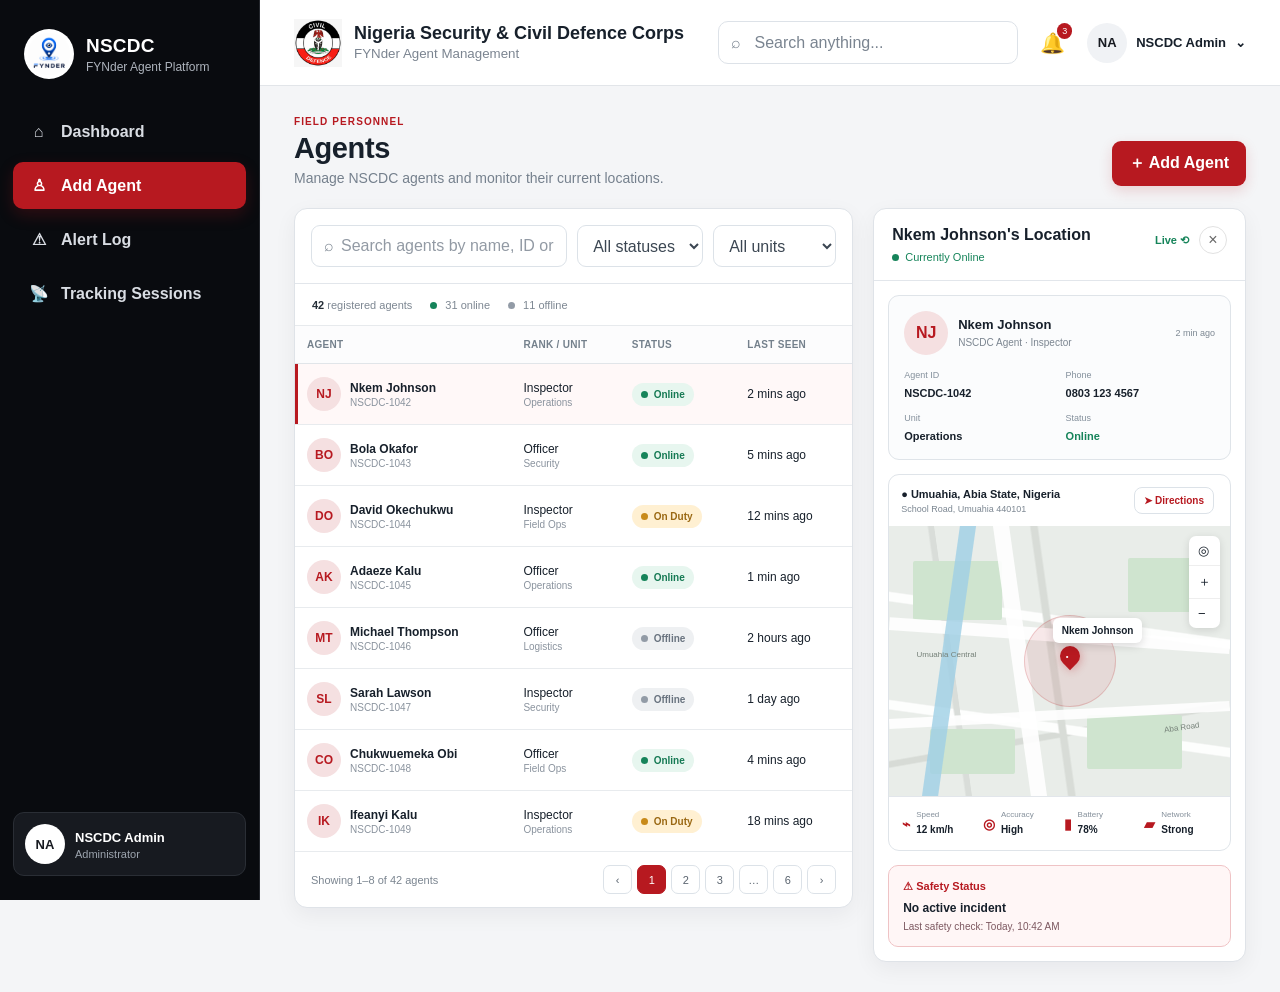
==== commit 30b11e09: "Add files via upload" ====
--- a/agents.html
+++ b/agents.html
@@ -214,6 +214,7 @@
       <a href="dashboard.html"><span class="nav-icon">⌂</span>Dashboard</a>
       <a class="active" href="agents.html"><span class="nav-icon">♙</span>Add Agent</a>
       <a href="alerts.html"><span class="nav-icon">⚠</span>Alert Log</a>
+      <a href="tracking.html"><span class="nav-icon">📡</span>Tracking Sessions</a>
     </nav>
 
     <div class="sidebar-bottom">
@@ -223,7 +224,7 @@
           <b>NSCDC Admin</b>
           <small>Administrator</small>
         </div>
-        
+       
       </div>
      
     </div>
